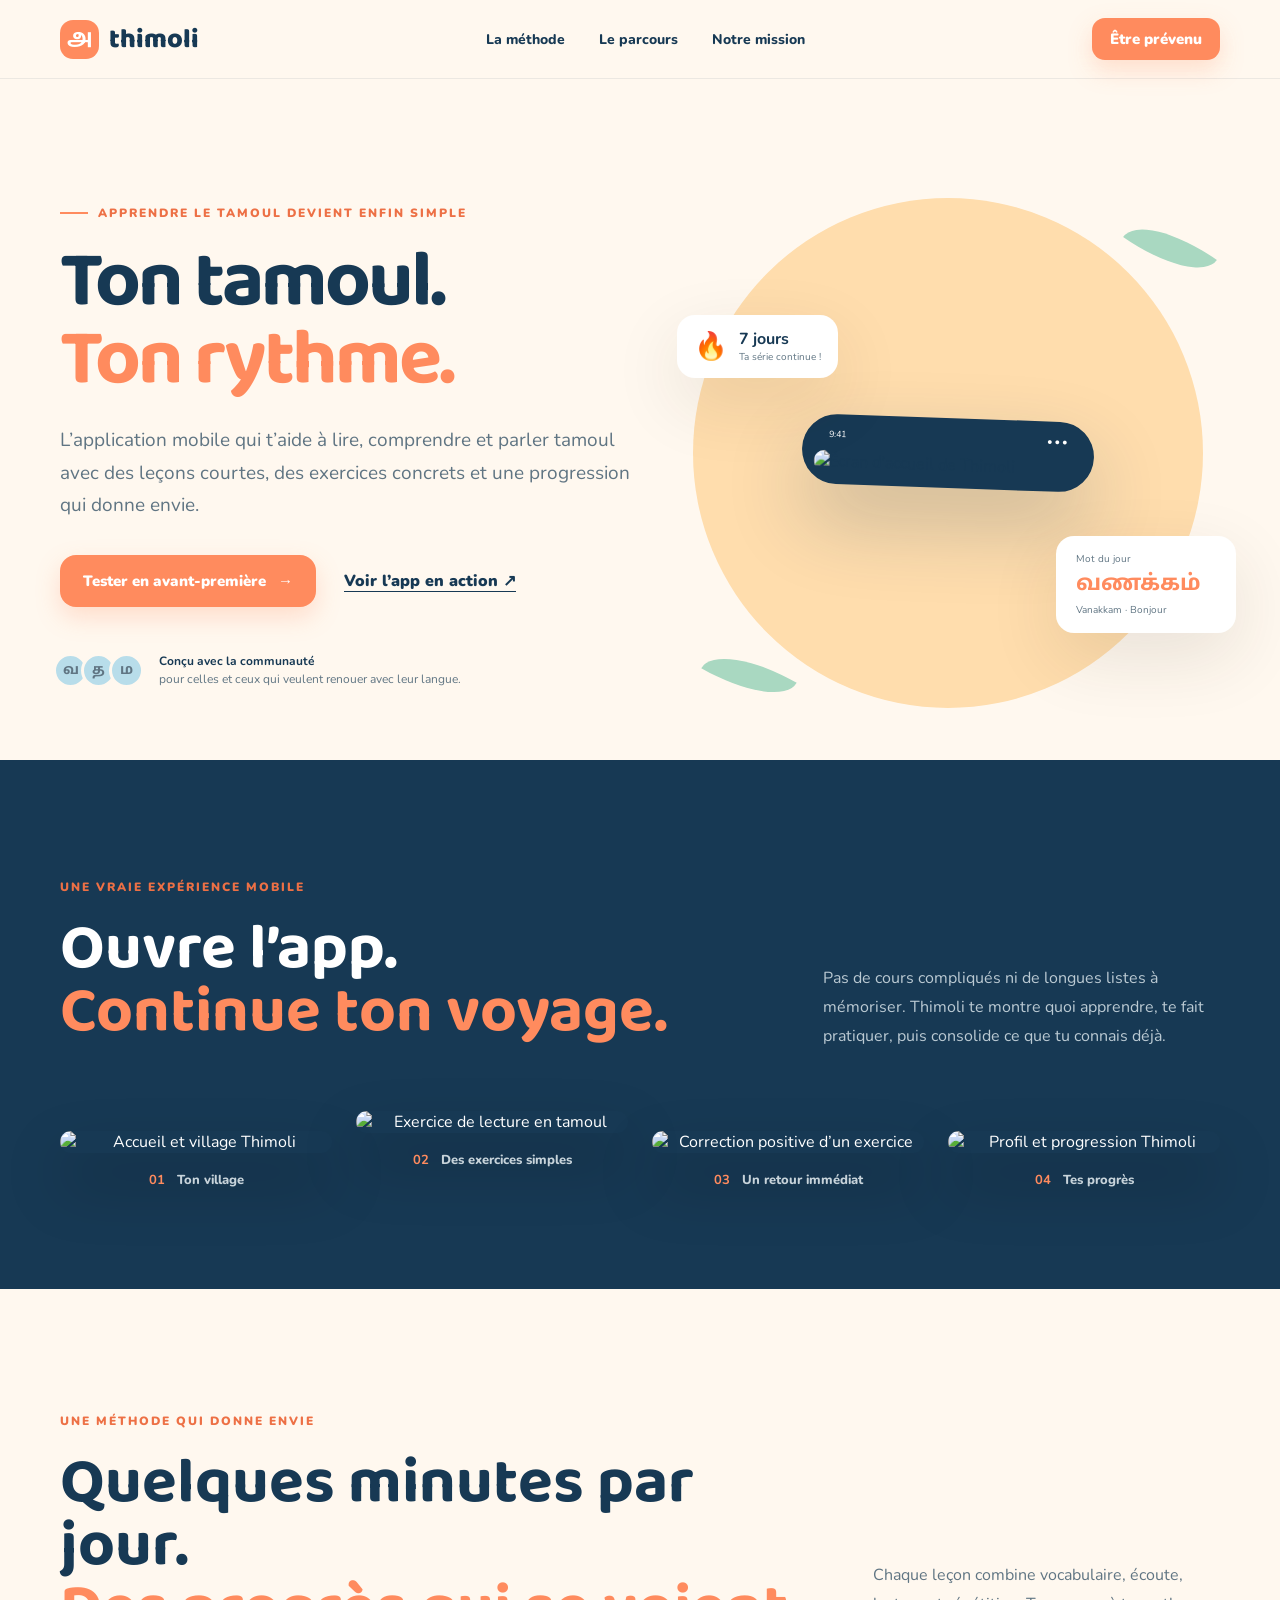
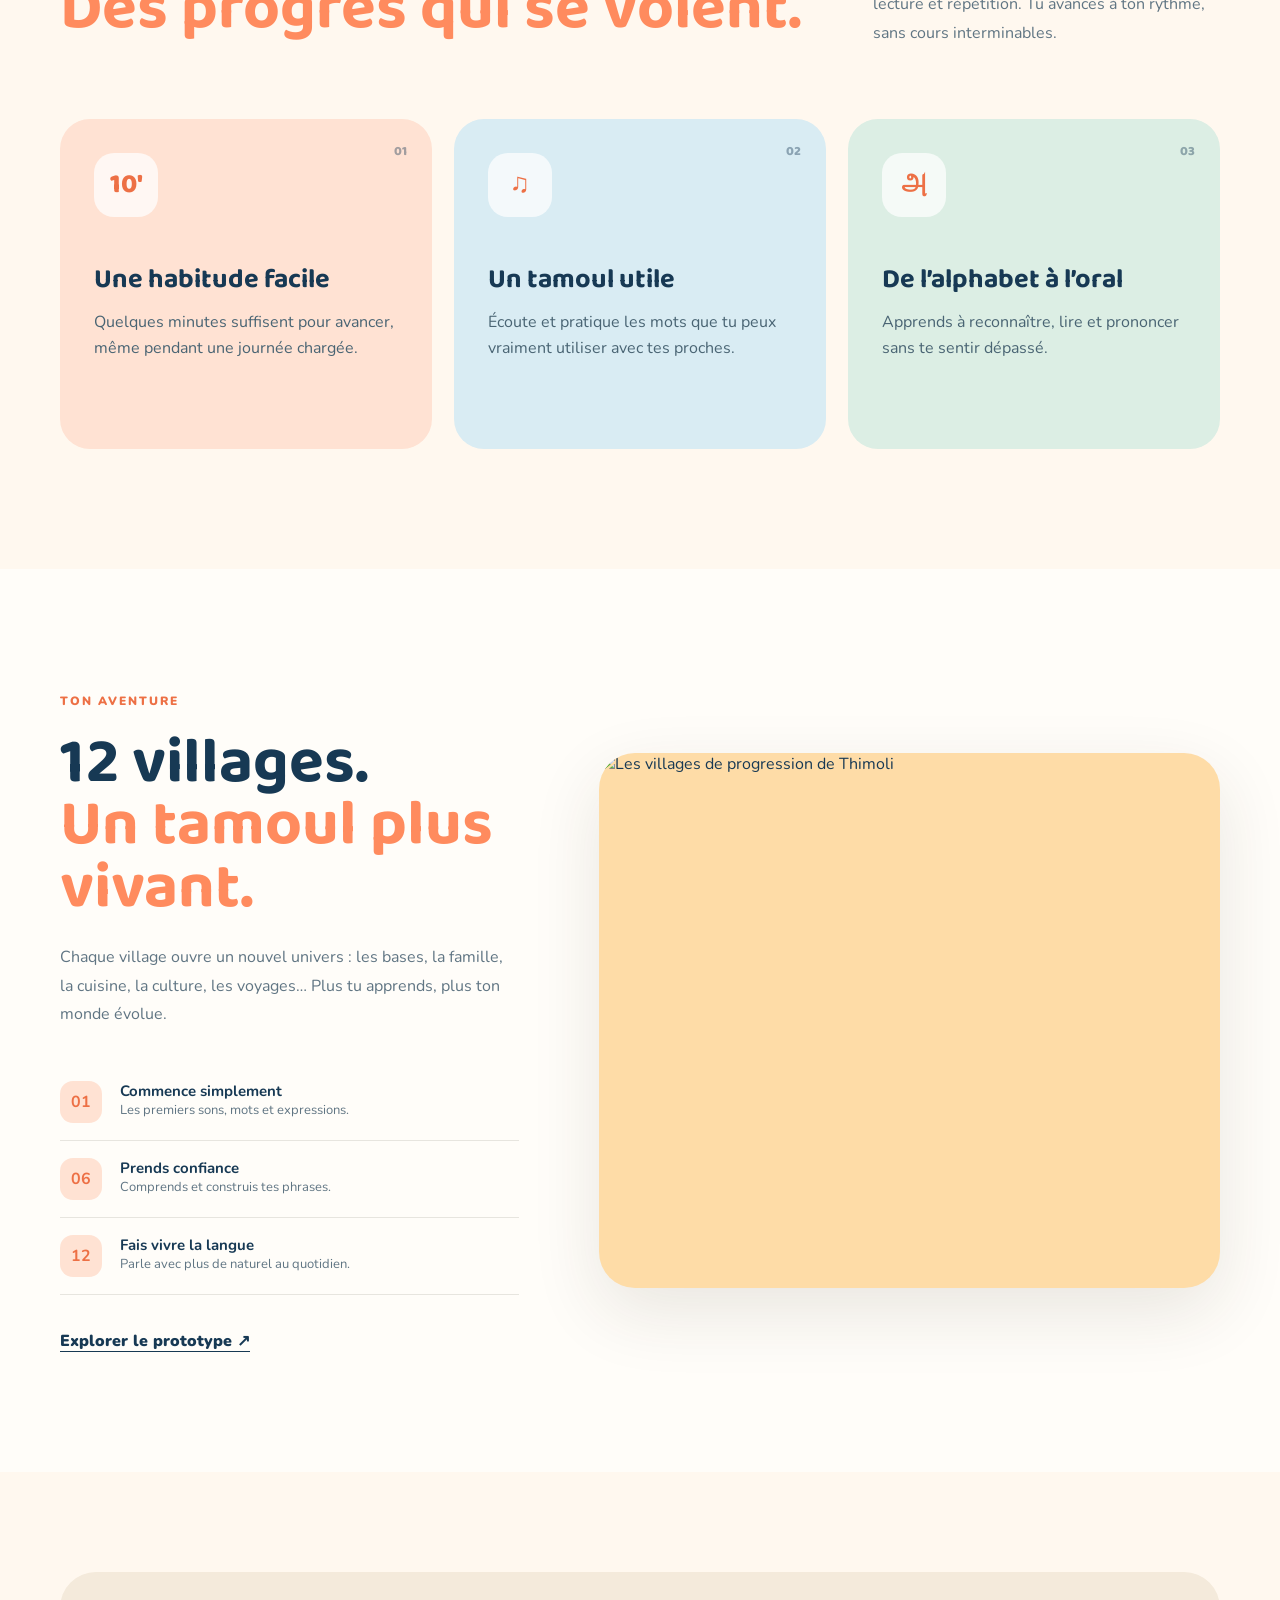
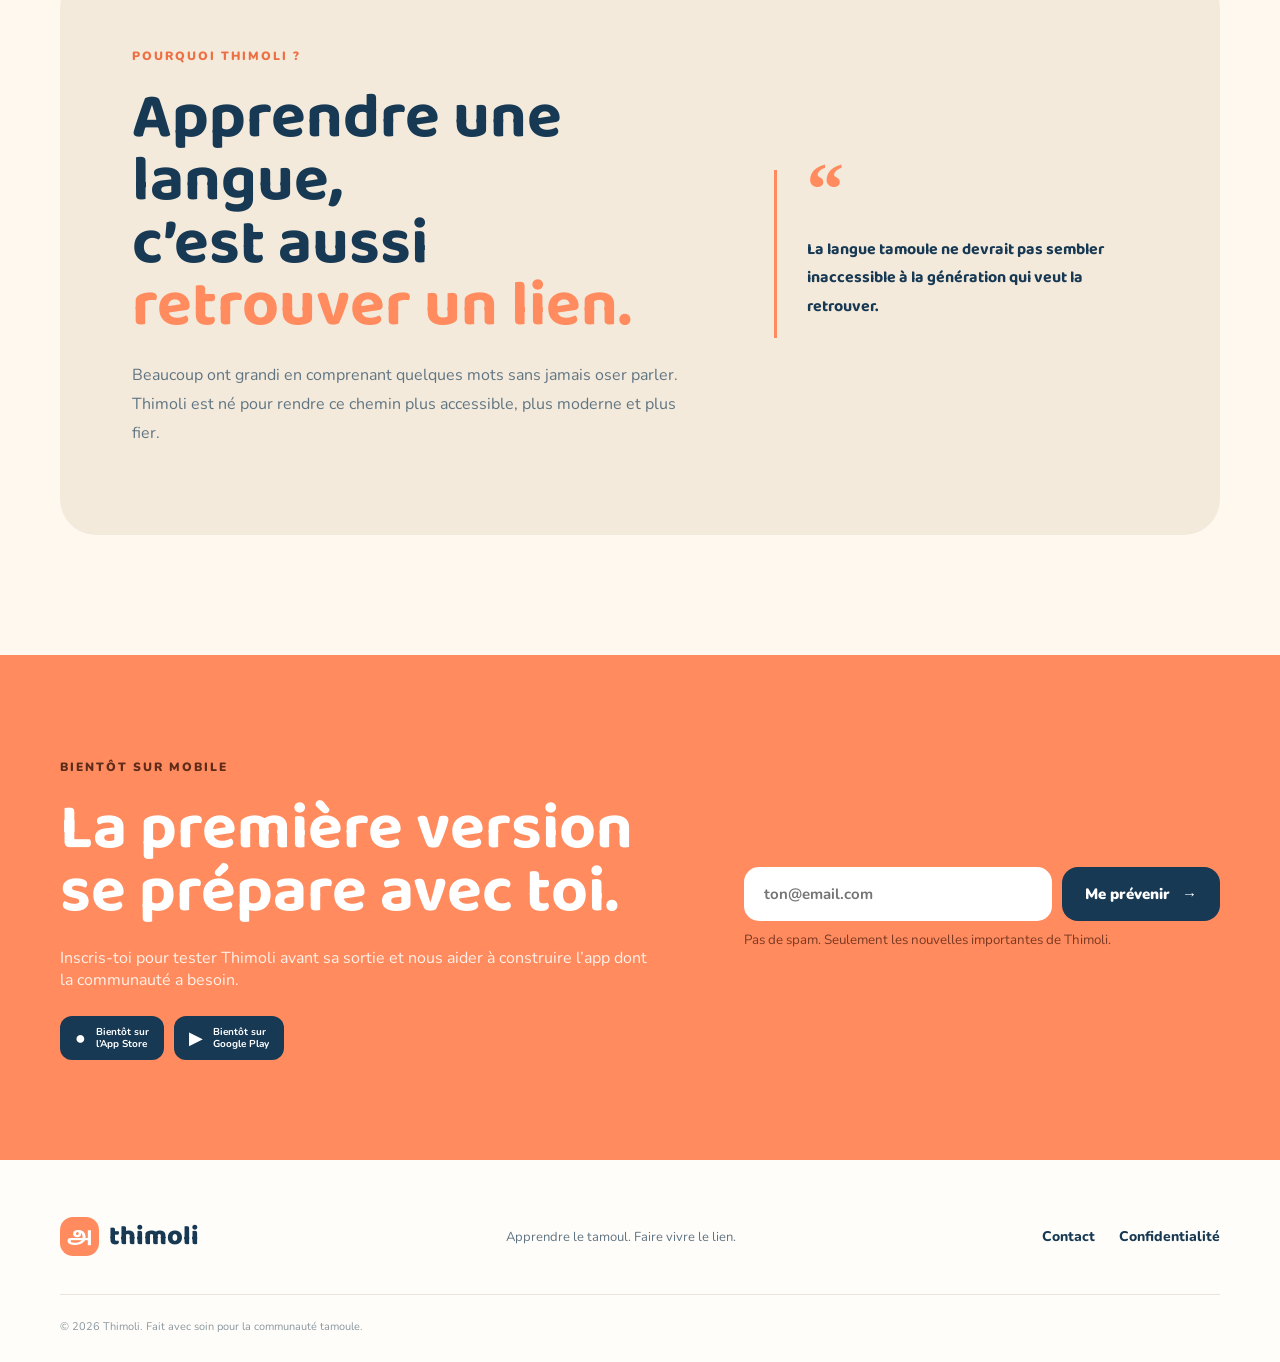
==== index.html @ 17fe1c9b "Publier le site officiel Thimoli" ====
<!doctype html>
<html lang="fr">
<head>
  <meta charset="UTF-8">
  <meta name="viewport" content="width=device-width, initial-scale=1">
  <meta name="theme-color" content="#fff8ef">
  <meta name="description" content="Thimoli rend l’apprentissage du tamoul simple, vivant et motivant, une leçon à la fois.">
  <title>Thimoli — Le tamoul, enfin à ta portée</title>
  <link rel="preconnect" href="https://fonts.googleapis.com">
  <link rel="preconnect" href="https://fonts.gstatic.com" crossorigin>
  <link href="https://fonts.googleapis.com/css2?family=Baloo+2:wght@600;700;800&family=Noto+Sans+Tamil:wght@600;700&family=Nunito:wght@500;600;700;800;900&display=swap" rel="stylesheet">
  <link rel="stylesheet" href="site.css">
  <link rel="stylesheet" href="product.css">
</head>
<body>
  <header class="nav-wrap">
    <nav class="nav shell" aria-label="Navigation principale">
      <a class="brand" href="#top" aria-label="Thimoli, accueil"><span class="brand-mark">அ</span><span>thimoli</span></a>
      <div class="nav-links">
        <a href="#methode">La méthode</a>
        <a href="#parcours">Le parcours</a>
        <a href="#mission">Notre mission</a>
      </div>
      <a class="button button-small" href="#inscription">Être prévenu</a>
    </nav>
  </header>

  <main id="top">
    <section class="hero shell">
      <div class="hero-copy reveal">
        <div class="eyebrow"><span></span> Apprendre le tamoul devient enfin simple</div>
        <h1>Ton tamoul.<br><em>Ton rythme.</em></h1>
        <p class="lead">L’application mobile qui t’aide à lire, comprendre et parler tamoul avec des leçons courtes, des exercices concrets et une progression qui donne envie.</p>
        <div class="hero-actions">
          <a class="button" href="#inscription">Tester en avant-première <span>→</span></a>
          <a class="text-link" href="demo/">Voir l’app en action <span>↗</span></a>
        </div>
        <div class="trust"><div class="avatars"><span>வ</span><span>த</span><span>ம</span></div><p><strong>Conçu avec la communauté</strong><br>pour celles et ceux qui veulent renouer avec leur langue.</p></div>
      </div>

      <div class="hero-visual reveal" aria-label="Aperçu de l’application Thimoli">
        <div class="sun"></div><div class="leaf leaf-one"></div><div class="leaf leaf-two"></div>
        <div class="phone-card">
          <div class="phone-top"><span>9:41</span><span>● ● ●</span></div>
          <img src="media/screens/home.png" alt="Écran d’accueil de Thimoli">
        </div>
        <div class="floating-card streak"><span>🔥</span><div><strong>7 jours</strong><small>Ta série continue !</small></div></div>
        <div class="floating-card word"><small>Mot du jour</small><strong>வணக்கம்</strong><span>Vanakkam · Bonjour</span></div>
      </div>
    </section>

    <section class="app-showcase">
      <div class="shell showcase-head reveal">
        <div><span class="kicker">Une vraie expérience mobile</span><h2>Ouvre l’app.<br><em>Continue ton voyage.</em></h2></div>
        <p>Pas de cours compliqués ni de longues listes à mémoriser. Thimoli te montre quoi apprendre, te fait pratiquer, puis consolide ce que tu connais déjà.</p>
      </div>
      <div class="screens-track shell reveal">
        <figure><img src="media/screens/home.png" alt="Accueil et village Thimoli"><figcaption><b>01</b> Ton village</figcaption></figure>
        <figure class="featured"><img src="media/screens/lesson.png" alt="Exercice de lecture en tamoul"><figcaption><b>02</b> Des exercices simples</figcaption></figure>
        <figure><img src="media/screens/lesson-correct.png" alt="Correction positive d’un exercice"><figcaption><b>03</b> Un retour immédiat</figcaption></figure>
        <figure><img src="media/screens/profile.png" alt="Profil et progression Thimoli"><figcaption><b>04</b> Tes progrès</figcaption></figure>
      </div>
    </section>

    <section id="methode" class="section shell">
      <div class="section-head reveal"><div><span class="kicker">Une méthode qui donne envie</span><h2>Quelques minutes par jour.<br><em>Des progrès qui se voient.</em></h2></div><p>Chaque leçon combine vocabulaire, écoute, lecture et répétition. Tu avances à ton rythme, sans cours interminables.</p></div>
      <div class="feature-grid">
        <article class="feature peach reveal"><div class="feature-icon">10'</div><h3>Une habitude facile</h3><p>Quelques minutes suffisent pour avancer, même pendant une journée chargée.</p><span>01</span></article>
        <article class="feature blue reveal"><div class="feature-icon">♫</div><h3>Un tamoul utile</h3><p>Écoute et pratique les mots que tu peux vraiment utiliser avec tes proches.</p><span>02</span></article>
        <article class="feature green reveal"><div class="feature-icon">அ</div><h3>De l’alphabet à l’oral</h3><p>Apprends à reconnaître, lire et prononcer sans te sentir dépassé.</p><span>03</span></article>
      </div>
    </section>

    <section id="parcours" class="journey">
      <div class="shell journey-grid">
        <div class="journey-copy reveal"><span class="kicker">Ton aventure</span><h2>12 villages.<br><em>Un tamoul plus vivant.</em></h2><p>Chaque village ouvre un nouvel univers : les bases, la famille, la cuisine, la culture, les voyages… Plus tu apprends, plus ton monde évolue.</p><ul><li><b>01</b><span><strong>Commence simplement</strong>Les premiers sons, mots et expressions.</span></li><li><b>06</b><span><strong>Prends confiance</strong>Comprends et construis tes phrases.</span></li><li><b>12</b><span><strong>Fais vivre la langue</strong>Parle avec plus de naturel au quotidien.</span></li></ul><a class="text-link" href="demo/">Explorer le prototype <span>↗</span></a></div>
        <div class="journey-art reveal"><img src="media/villages.jpg" alt="Les villages de progression de Thimoli"></div>
      </div>
    </section>

    <section id="mission" class="section shell mission">
      <div class="mission-card reveal">
        <div><span class="kicker">Pourquoi Thimoli ?</span><h2>Apprendre une langue,<br>c’est aussi <em>retrouver un lien.</em></h2><p>Beaucoup ont grandi en comprenant quelques mots sans jamais oser parler. Thimoli est né pour rendre ce chemin plus accessible, plus moderne et plus fier.</p></div>
        <div class="quote"><span>“</span><p>La langue tamoule ne devrait pas sembler inaccessible à la génération qui veut la retrouver.</p></div>
      </div>
    </section>

    <section id="inscription" class="waitlist">
      <div class="shell waitlist-inner reveal">
        <div><span class="kicker light">Bientôt sur mobile</span><h2>La première version<br>se prépare avec toi.</h2><p>Inscris-toi pour tester Thimoli avant sa sortie et nous aider à construire l’app dont la communauté a besoin.</p><div class="store-badges"><span>● <b>Bientôt sur<br>l’App Store</b></span><span>▶ <b>Bientôt sur<br>Google Play</b></span></div></div>
        <form id="waitlist-form" class="form"><label class="sr-only" for="email">Adresse e-mail</label><input id="email" type="email" required placeholder="ton@email.com"><button class="button" type="submit">Me prévenir <span>→</span></button><small id="form-note">Pas de spam. Seulement les nouvelles importantes de Thimoli.</small></form>
      </div>
    </section>
  </main>

  <footer><div class="shell footer-inner"><a class="brand" href="#top"><span class="brand-mark">அ</span><span>thimoli</span></a><p>Apprendre le tamoul. Faire vivre le lien.</p><div><a href="mailto:bonjour@thimoli.com">Contact</a><a href="#">Confidentialité</a></div></div><div class="shell legal">© 2026 Thimoli. Fait avec soin pour la communauté tamoule.</div></footer>
  <script src="site.js"></script>
</body>
</html>
---- site.css ----
:root{--coral:#ff8b5e;--coral-dark:#ed7045;--cream:#fff8ef;--ink:#173954;--muted:#607583;--white:#fffdf9;--green:#a9d8c1;--blue:#b8ddea;--shadow:0 24px 70px rgba(58,44,31,.11)}*{box-sizing:border-box}html{scroll-behavior:smooth}body{margin:0;background:var(--cream);color:var(--ink);font-family:Nunito,sans-serif;overflow-x:hidden}.shell{width:min(1160px,calc(100% - 40px));margin:auto}.nav-wrap{position:fixed;z-index:50;top:0;width:100%;background:rgba(255,248,239,.86);border-bottom:1px solid rgba(23,57,84,.08);backdrop-filter:blur(15px)}.nav{height:78px;display:flex;align-items:center;justify-content:space-between}.brand{display:inline-flex;gap:10px;align-items:center;color:var(--ink);font:800 27px 'Baloo 2';text-decoration:none}.brand-mark{display:grid;place-items:center;width:39px;height:39px;border-radius:13px;background:var(--coral);color:white;font:700 21px 'Noto Sans Tamil'}.nav-links{display:flex;gap:34px}.nav-links a,footer a{color:var(--ink);font-weight:800;text-decoration:none;font-size:14px}.button{display:inline-flex;align-items:center;justify-content:center;gap:12px;padding:16px 23px;border:0;border-radius:16px;background:var(--coral);box-shadow:0 10px 25px rgba(255,139,94,.25);color:white;text-decoration:none;font:900 15px Nunito;cursor:pointer;transition:.2s}.button:hover{background:var(--coral-dark);transform:translateY(-2px)}.button-small{padding:11px 18px;border-radius:13px}.hero{min-height:760px;padding-top:145px;display:grid;grid-template-columns:1.03fr .97fr;align-items:center;gap:40px}.eyebrow,.kicker{text-transform:uppercase;letter-spacing:2px;font-weight:900;font-size:12px;color:var(--coral-dark)}.eyebrow{display:flex;align-items:center;gap:10px}.eyebrow span{width:28px;height:2px;background:var(--coral)}h1,h2,h3{font-family:'Baloo 2';margin:0;line-height:.98}h1{font-size:clamp(54px,6.2vw,88px);letter-spacing:-3px;margin:23px 0 25px}h1 em,h2 em{color:var(--coral);font-style:normal}.lead{max-width:570px;font-size:19px;line-height:1.7;color:var(--muted)}.hero-actions{display:flex;align-items:center;gap:28px;margin:34px 0}.text-link{font-weight:900;color:var(--ink);text-underline-offset:5px}.trust{display:flex;align-items:center;gap:15px;color:var(--muted);font-size:12px}.trust p{line-height:1.45}.trust strong{color:var(--ink)}.avatars{display:flex}.avatars span{display:grid;place-items:center;width:35px;height:35px;margin-left:-7px;border:3px solid var(--cream);border-radius:50%;background:var(--blue);font:700 14px 'Noto Sans Tamil'}.hero-visual{position:relative;min-height:600px;display:grid;place-items:center}.sun{position:absolute;width:510px;height:510px;border-radius:50%;background:#ffddad}.phone-card{position:relative;z-index:2;width:292px;padding:12px;border-radius:42px;background:#173954;box-shadow:0 35px 80px rgba(23,57,84,.24);transform:rotate(2deg)}.phone-card img{display:block;width:100%;border-radius:28px}.phone-top{height:24px;padding:2px 15px;color:white;display:flex;justify-content:space-between;font-size:9px}.floating-card{position:absolute;z-index:4;background:white;border-radius:18px;box-shadow:var(--shadow)}.streak{left:0;top:27%;display:flex;gap:11px;padding:13px 17px;align-items:center}.streak>span{font-size:27px}.streak div{display:flex;flex-direction:column}.streak small,.word small,.word span{font-size:10px;color:var(--muted)}.word{right:-3%;bottom:20%;display:flex;flex-direction:column;padding:16px 20px;min-width:180px}.word strong{font:700 22px 'Noto Sans Tamil';margin:5px 0;color:var(--coral)}.leaf{position:absolute;width:90px;height:35px;border-radius:100% 0 100% 0;background:var(--green);transform:rotate(35deg)}.leaf-one{right:1%;top:13%}.leaf-two{left:5%;bottom:10%;transform:rotate(210deg)}.promise{background:var(--ink);color:white;text-align:center}.promise-inner{padding:110px 20px}.tamil{font:700 15px 'Noto Sans Tamil';color:#ffd6bd;letter-spacing:2px}.promise h2,.section-head h2,.journey h2,.mission h2,.waitlist h2{font-size:clamp(42px,5vw,65px);margin:22px 0}.promise>div>p:last-child{max-width:610px;margin:25px auto 0;color:#c8d3d9;font-size:17px;line-height:1.7}.section{padding:120px 0}.section-head{display:grid;grid-template-columns:1.5fr .7fr;align-items:end;gap:70px}.section-head>p,.journey-copy>p,.mission-card>div>p{color:var(--muted);line-height:1.8;font-size:16px}.feature-grid{display:grid;grid-template-columns:repeat(3,1fr);gap:22px;margin-top:55px}.feature{position:relative;min-height:330px;border-radius:30px;padding:34px;overflow:hidden}.feature.peach{background:#ffe2d3}.feature.blue{background:#d9ecf3}.feature.green{background:#dceee4}.feature-icon{width:64px;height:64px;border-radius:20px;background:rgba(255,255,255,.72);display:grid;place-items:center;font:800 27px 'Baloo 2';color:var(--coral-dark)}.feature h3{font-size:27px;margin:50px 0 12px}.feature p{line-height:1.65;color:#496473}.feature>span{position:absolute;right:25px;top:22px;font:800 13px 'Baloo 2';opacity:.4}.journey{padding:120px 0;background:#fffdf9}.journey-grid{display:grid;grid-template-columns:.85fr 1.15fr;align-items:center;gap:80px}.journey-copy ul{list-style:none;padding:15px 0;margin:20px 0}.journey-copy li{display:flex;gap:18px;padding:17px 0;border-bottom:1px solid #e7e5df}.journey-copy li b{display:grid;place-items:center;width:42px;height:42px;border-radius:13px;background:#ffe2d3;color:var(--coral-dark)}.journey-copy li span{display:flex;flex-direction:column;color:var(--muted);font-size:13px}.journey-copy li strong{color:var(--ink);font-size:15px}.journey-art{border-radius:36px;overflow:hidden;box-shadow:var(--shadow);background:#fedca7}.journey-art img{display:block;width:100%;aspect-ratio:1.16;object-fit:cover}.mission{padding-top:100px}.mission-card{background:#f4eadb;border-radius:36px;padding:72px;display:grid;grid-template-columns:1.2fr .8fr;gap:80px;align-items:center}.quote{border-left:3px solid var(--coral);padding-left:30px}.quote>span{font:800 75px Georgia;color:var(--coral);line-height:.5}.quote p{font:700 20px 'Baloo 2';line-height:1.45;color:var(--ink)!important}.waitlist{background:var(--coral);color:white}.waitlist-inner{padding:100px 0;display:grid;grid-template-columns:1fr .8fr;align-items:center;gap:90px}.waitlist h2{color:white}.waitlist p{color:#fff1e9}.kicker.light{color:#5e2c1a}.form{display:grid;grid-template-columns:1fr auto;gap:10px}.form input{min-width:0;padding:17px 20px;border:0;border-radius:15px;font:700 15px Nunito;outline:none}.form .button{background:var(--ink);box-shadow:none}.form small{grid-column:1/-1;color:#7a3923}.form small.success{font-weight:900;color:white}footer{padding:55px 0 28px;background:#fffdf9}.footer-inner{display:flex;justify-content:space-between;align-items:center}.footer-inner>p{color:var(--muted);font-size:13px}.footer-inner>div{display:flex;gap:24px}.legal{border-top:1px solid #e9e3da;margin-top:35px;padding-top:24px;font-size:11px;color:#8a989f}.reveal{opacity:0;transform:translateY(20px);transition:.7s ease}.reveal.visible{opacity:1;transform:none}.sr-only{position:absolute;width:1px;height:1px;overflow:hidden;clip:rect(0,0,0,0)}@media(max-width:850px){.nav-links{display:none}.hero{grid-template-columns:1fr;text-align:center;padding-top:130px}.eyebrow,.hero-actions,.trust{justify-content:center}.lead{margin-inline:auto}.hero-visual{min-height:570px}.section-head,.journey-grid,.mission-card,.waitlist-inner{grid-template-columns:1fr;gap:40px}.feature-grid{grid-template-columns:1fr}.journey-grid{display:flex;flex-direction:column}.journey-art{order:-1}.mission-card{padding:45px 28px}.waitlist-inner{padding:80px 0}.footer-inner{flex-direction:column;gap:20px}.section{padding:85px 0}}@media(max-width:520px){.shell{width:min(100% - 26px,1160px)}.button-small{display:none}h1{font-size:52px}.hero{padding-top:120px}.hero-actions{flex-direction:column}.sun{width:360px;height:360px}.phone-card{width:250px}.streak{left:-5px;top:25%}.word{right:-5px;bottom:17%;min-width:155px}.promise-inner{padding:80px 12px}.form{grid-template-columns:1fr}.feature{min-height:290px}.section-head h2,.journey h2,.mission h2,.waitlist h2{font-size:42px}}
---- product.css ----
.app-showcase {
  padding: 115px 0 100px;
  background: var(--ink);
  color: white;
  overflow: hidden;
}

.showcase-head {
  display: grid;
  grid-template-columns: 1.1fr .65fr;
  align-items: end;
  gap: 90px;
}

.showcase-head h2 {
  font-size: clamp(42px, 5vw, 65px);
  margin: 22px 0;
}

.showcase-head > p {
  color: #bbcad3;
  line-height: 1.8;
}

.screens-track {
  display: grid;
  grid-template-columns: repeat(4, 1fr);
  gap: 24px;
  margin-top: 65px;
  align-items: center;
}

.screens-track figure { margin: 0; text-align: center; }
.screens-track img {
  display: block;
  width: 100%;
  border-radius: 28px;
  box-shadow: 0 30px 60px rgba(0,0,0,.25);
  transition: .3s;
}
.screens-track figure:hover img { transform: translateY(-8px); }
.screens-track .featured { transform: translateY(-20px); }
.screens-track figcaption { margin-top: 18px; color: #c7d3da; font-weight: 800; font-size: 13px; }
.screens-track figcaption b { color: var(--coral); margin-right: 8px; }

.store-badges { display: flex; gap: 10px; margin-top: 25px; }
.store-badges span {
  display: flex;
  align-items: center;
  gap: 10px;
  padding: 10px 15px;
  border-radius: 12px;
  background: var(--ink);
  color: white;
  font-size: 18px;
}
.store-badges b { font-size: 10px; line-height: 1.2; text-align: left; }

@media (max-width: 850px) {
  .showcase-head { grid-template-columns: 1fr; gap: 20px; }
  .screens-track {
    display: flex;
    overflow-x: auto;
    scroll-snap-type: x mandatory;
    width: 100%;
    padding: 20px 20px 40px;
  }
  .screens-track figure { min-width: 240px; scroll-snap-align: center; }
  .screens-track .featured { transform: none; }
}

@media (max-width: 520px) {
  .app-showcase { padding: 80px 0 60px; }
  .store-badges { flex-wrap: wrap; }
  .showcase-head h2 { font-size: 42px; }
}
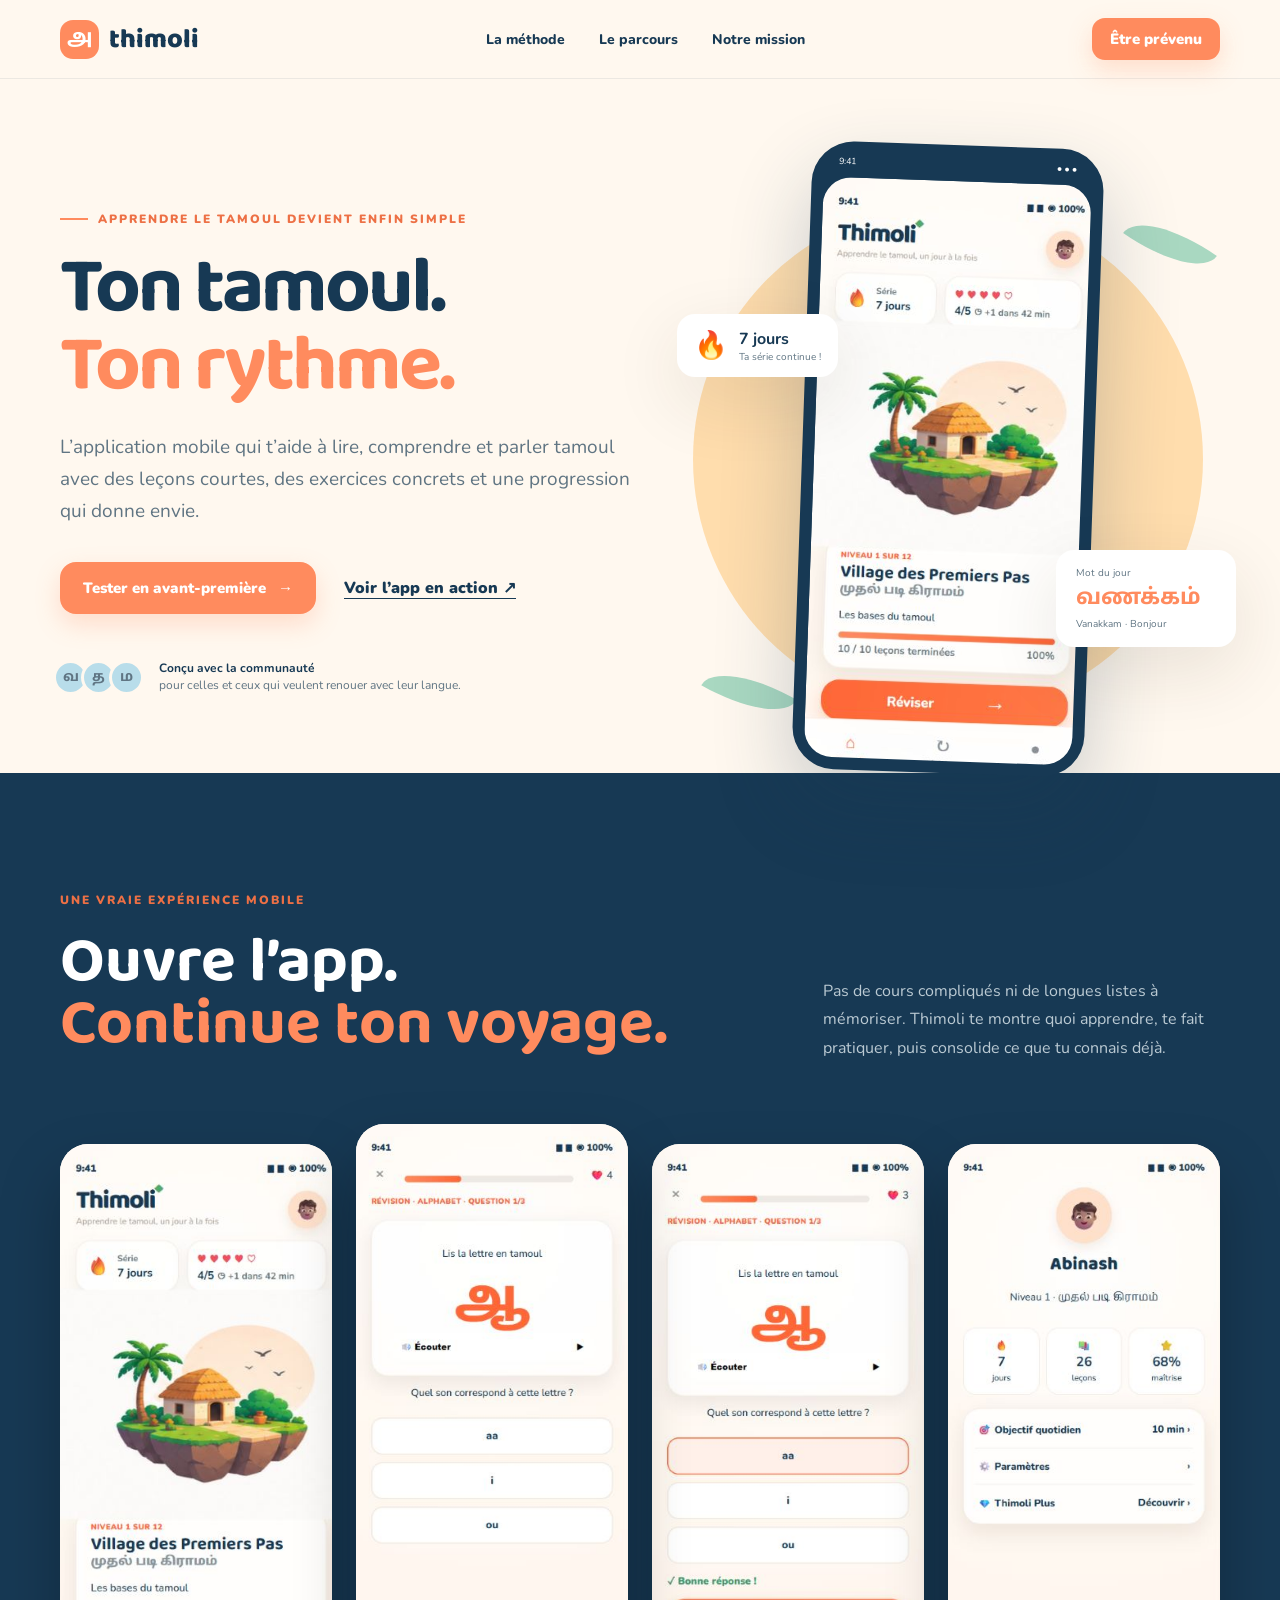
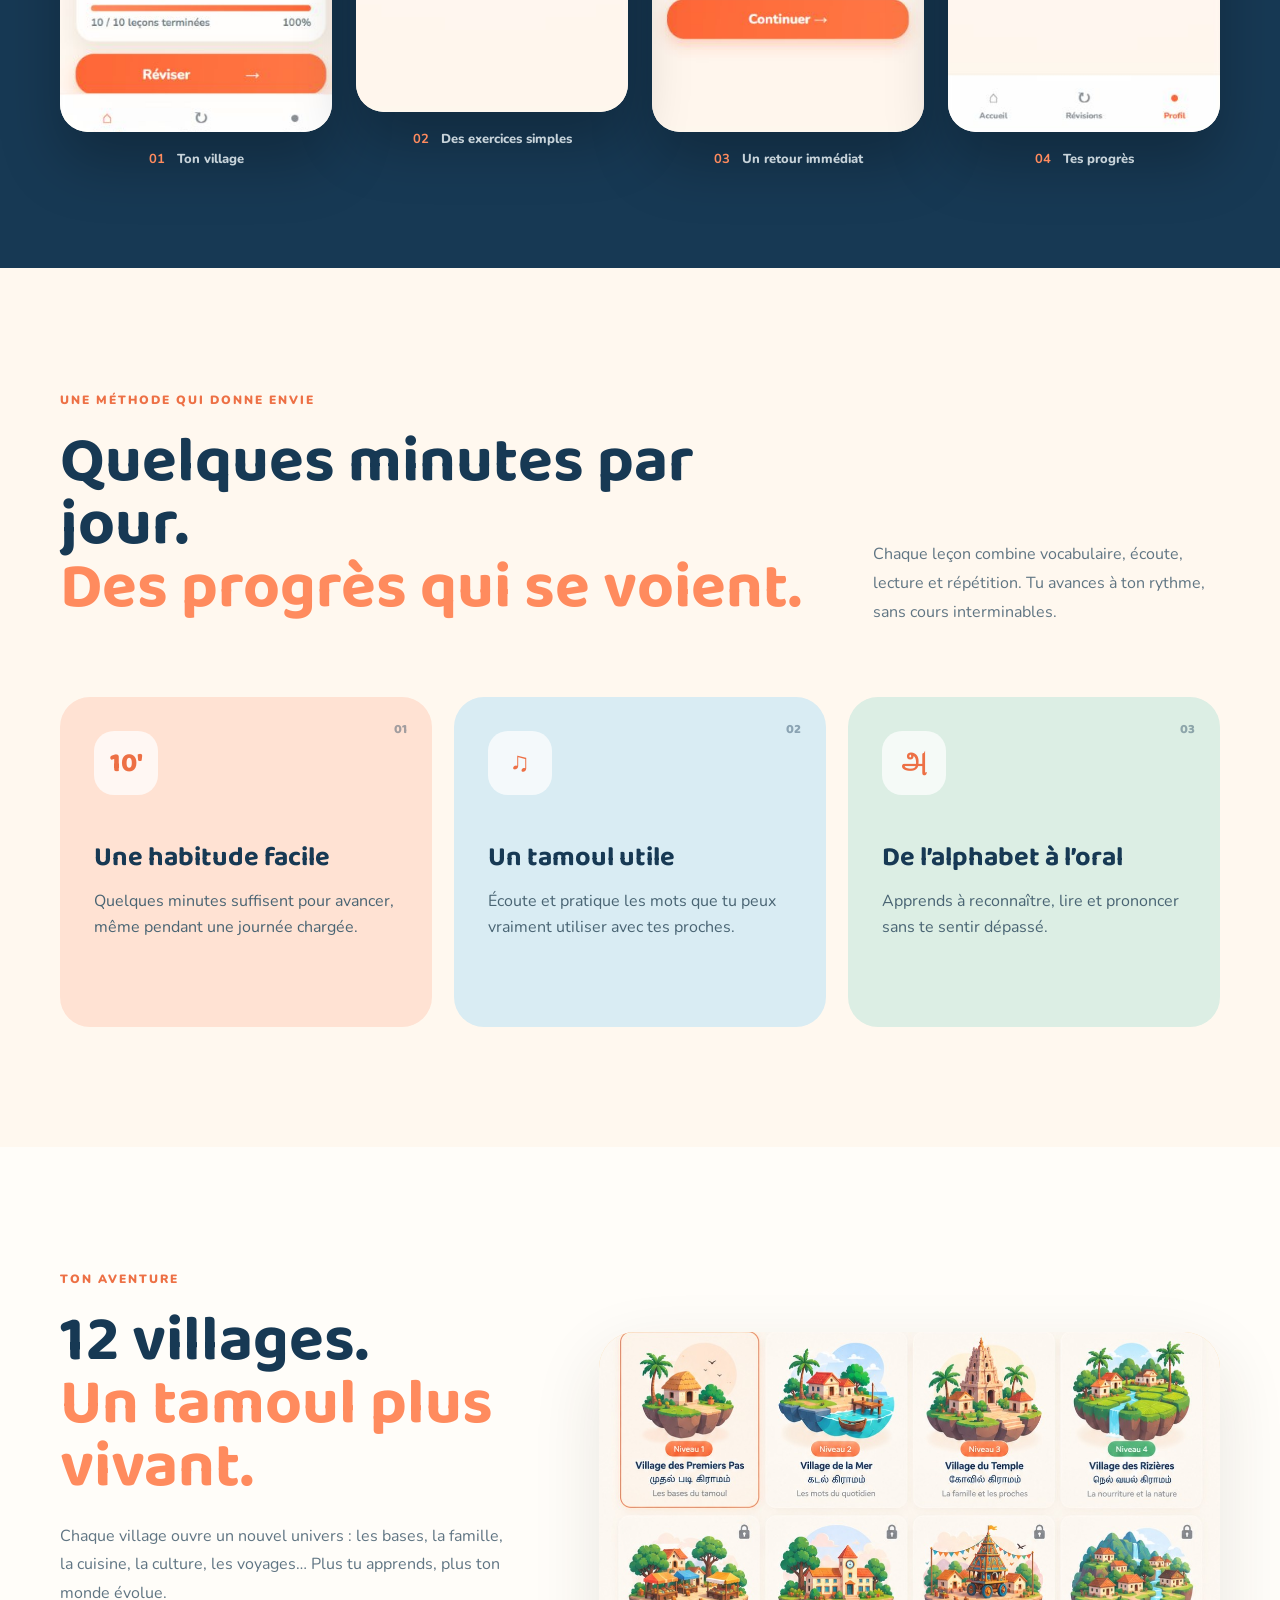
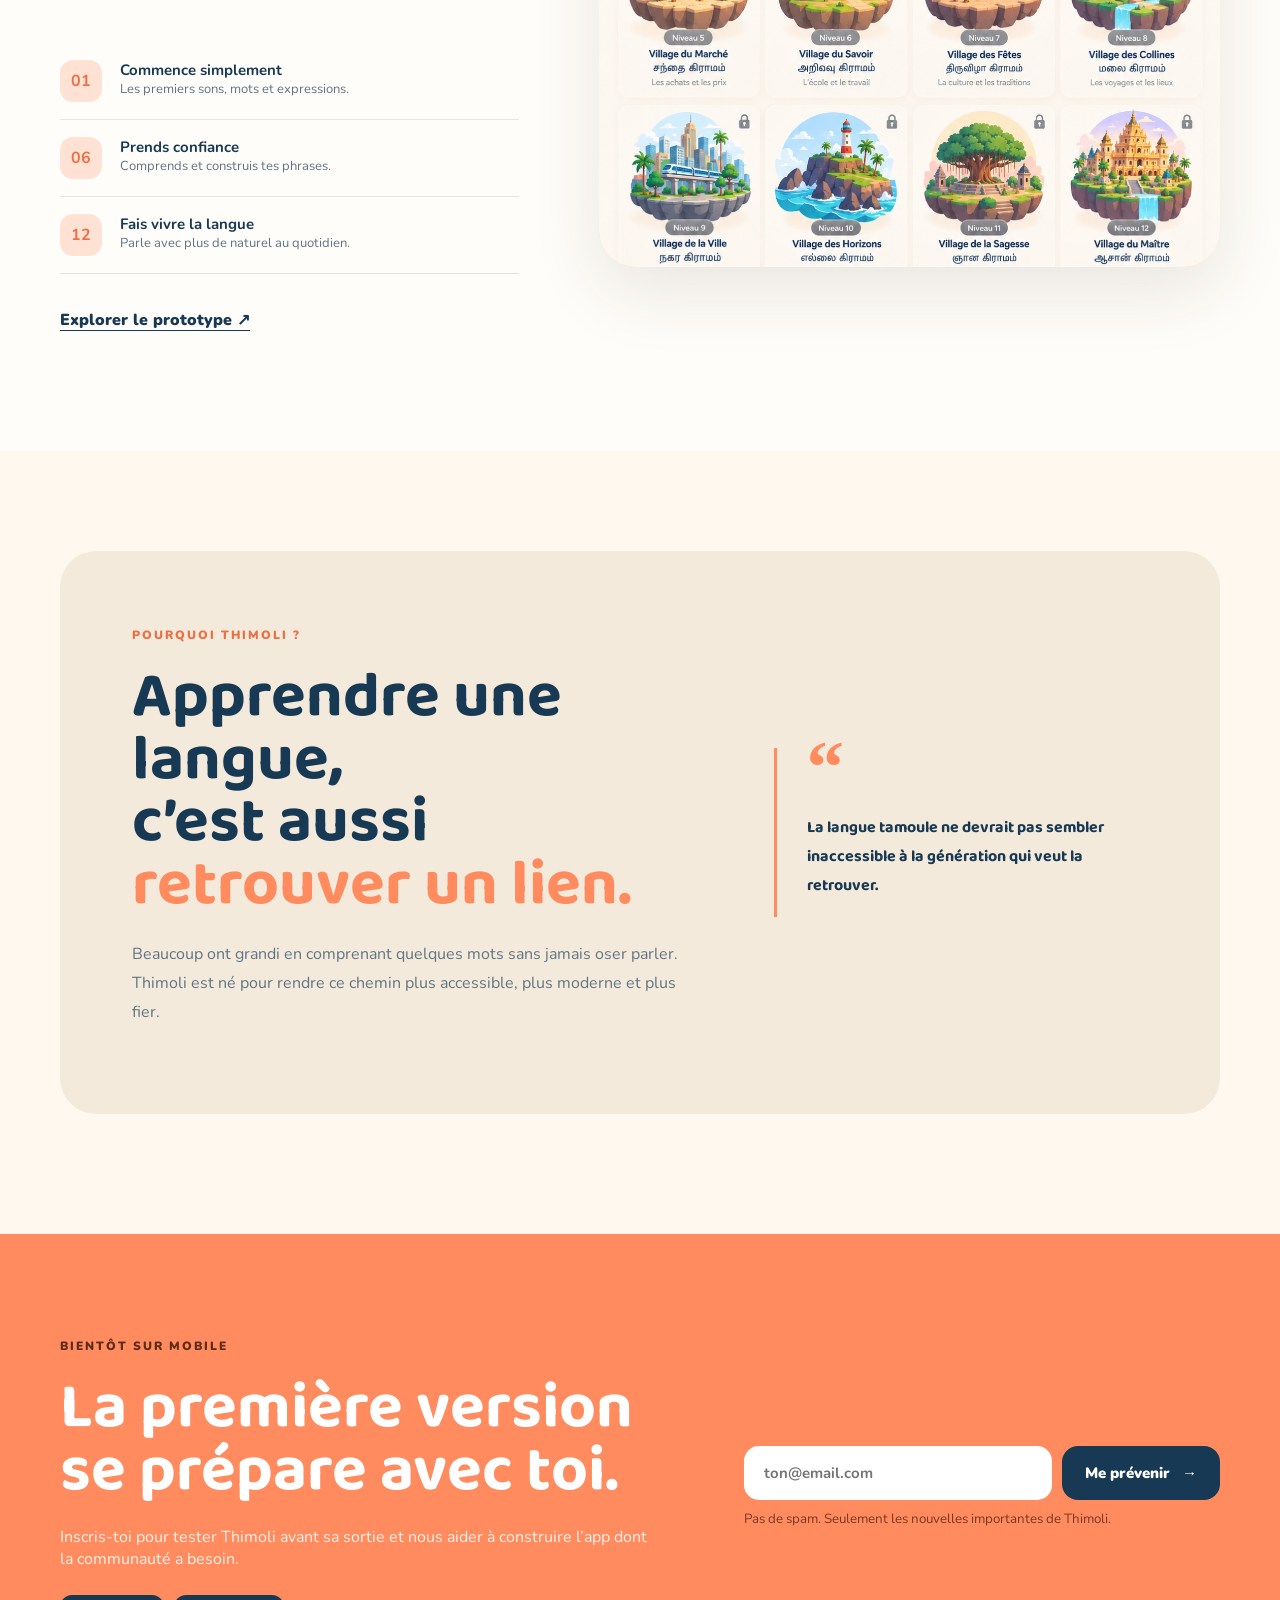
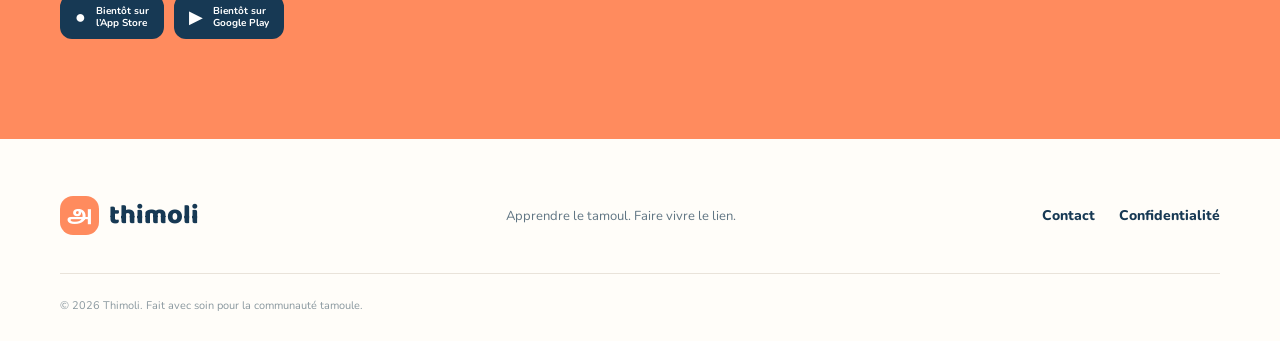
==== commit 2780db43: "Corriger l’alignement des captures mobiles" ====
--- a/index.html
+++ b/index.html
@@ -42,7 +42,7 @@
         <div class="sun"></div><div class="leaf leaf-one"></div><div class="leaf leaf-two"></div>
         <div class="phone-card">
           <div class="phone-top"><span>9:41</span><span>● ● ●</span></div>
-          <img src="media/screens/home.png" alt="Écran d’accueil de Thimoli">
+          <div class="phone-screen"><img src="media/screens/home.png" alt="Écran d’accueil de Thimoli"></div>
         </div>
         <div class="floating-card streak"><span>🔥</span><div><strong>7 jours</strong><small>Ta série continue !</small></div></div>
         <div class="floating-card word"><small>Mot du jour</small><strong>வணக்கம்</strong><span>Vanakkam · Bonjour</span></div>
@@ -55,10 +55,10 @@
         <p>Pas de cours compliqués ni de longues listes à mémoriser. Thimoli te montre quoi apprendre, te fait pratiquer, puis consolide ce que tu connais déjà.</p>
       </div>
       <div class="screens-track shell reveal">
-        <figure><img src="media/screens/home.png" alt="Accueil et village Thimoli"><figcaption><b>01</b> Ton village</figcaption></figure>
-        <figure class="featured"><img src="media/screens/lesson.png" alt="Exercice de lecture en tamoul"><figcaption><b>02</b> Des exercices simples</figcaption></figure>
-        <figure><img src="media/screens/lesson-correct.png" alt="Correction positive d’un exercice"><figcaption><b>03</b> Un retour immédiat</figcaption></figure>
-        <figure><img src="media/screens/profile.png" alt="Profil et progression Thimoli"><figcaption><b>04</b> Tes progrès</figcaption></figure>
+        <figure><div class="screen-frame"><img src="media/screens/home.png" alt="Accueil et village Thimoli"></div><figcaption><b>01</b> Ton village</figcaption></figure>
+        <figure class="featured"><div class="screen-frame"><img src="media/screens/lesson.png" alt="Exercice de lecture en tamoul"></div><figcaption><b>02</b> Des exercices simples</figcaption></figure>
+        <figure><div class="screen-frame"><img src="media/screens/lesson-correct.png" alt="Correction positive d’un exercice"></div><figcaption><b>03</b> Un retour immédiat</figcaption></figure>
+        <figure><div class="screen-frame"><img src="media/screens/profile.png" alt="Profil et progression Thimoli"></div><figcaption><b>04</b> Tes progrès</figcaption></figure>
       </div>
     </section>
 
--- a/product.css
+++ b/product.css
@@ -59,13 +59,13 @@
 @media (max-width: 850px) {
   .showcase-head { grid-template-columns: 1fr; gap: 20px; }
   .screens-track {
-    display: flex;
-    overflow-x: auto;
-    scroll-snap-type: x mandatory;
-    width: 100%;
-    padding: 20px 20px 40px;
+    display: grid;
+    grid-template-columns: 1fr;
+    overflow: visible;
+    width: min(100%, 300px);
+    padding: 20px 0 40px;
   }
-  .screens-track figure { min-width: 240px; scroll-snap-align: center; }
+  .screens-track figure { min-width: 0; }
   .screens-track .featured { transform: none; }
 }
 
@@ -73,4 +73,37 @@
   .app-showcase { padding: 80px 0 60px; }
   .store-badges { flex-wrap: wrap; }
   .showcase-head h2 { font-size: 42px; }
+  .screens-track { grid-template-columns: 1fr; max-width: 300px; }
 }
+
+/* Recadrage des captures exportées avec une marge technique de 20 %. */
+.screen-frame {
+  aspect-ratio: 344 / 744;
+  overflow: hidden;
+  border-radius: 28px;
+  background: #fff8ef;
+  box-shadow: 0 30px 60px rgba(0,0,0,.25);
+  transition: transform .3s;
+}
+.screens-track .screen-frame img {
+  width: 125%;
+  max-width: none;
+  border-radius: 0;
+  box-shadow: none;
+  transform-origin: top left;
+}
+.screens-track figure:hover .screen-frame { transform: translateY(-8px); }
+.screens-track figure:hover .screen-frame img { transform: none; }
+
+.phone-screen {
+  aspect-ratio: 344 / 744;
+  overflow: hidden;
+  border-radius: 28px;
+  background: #fff8ef;
+}
+.phone-card .phone-screen img {
+  width: 125%;
+  max-width: none;
+  border-radius: 0;
+  transform-origin: top left;
+}
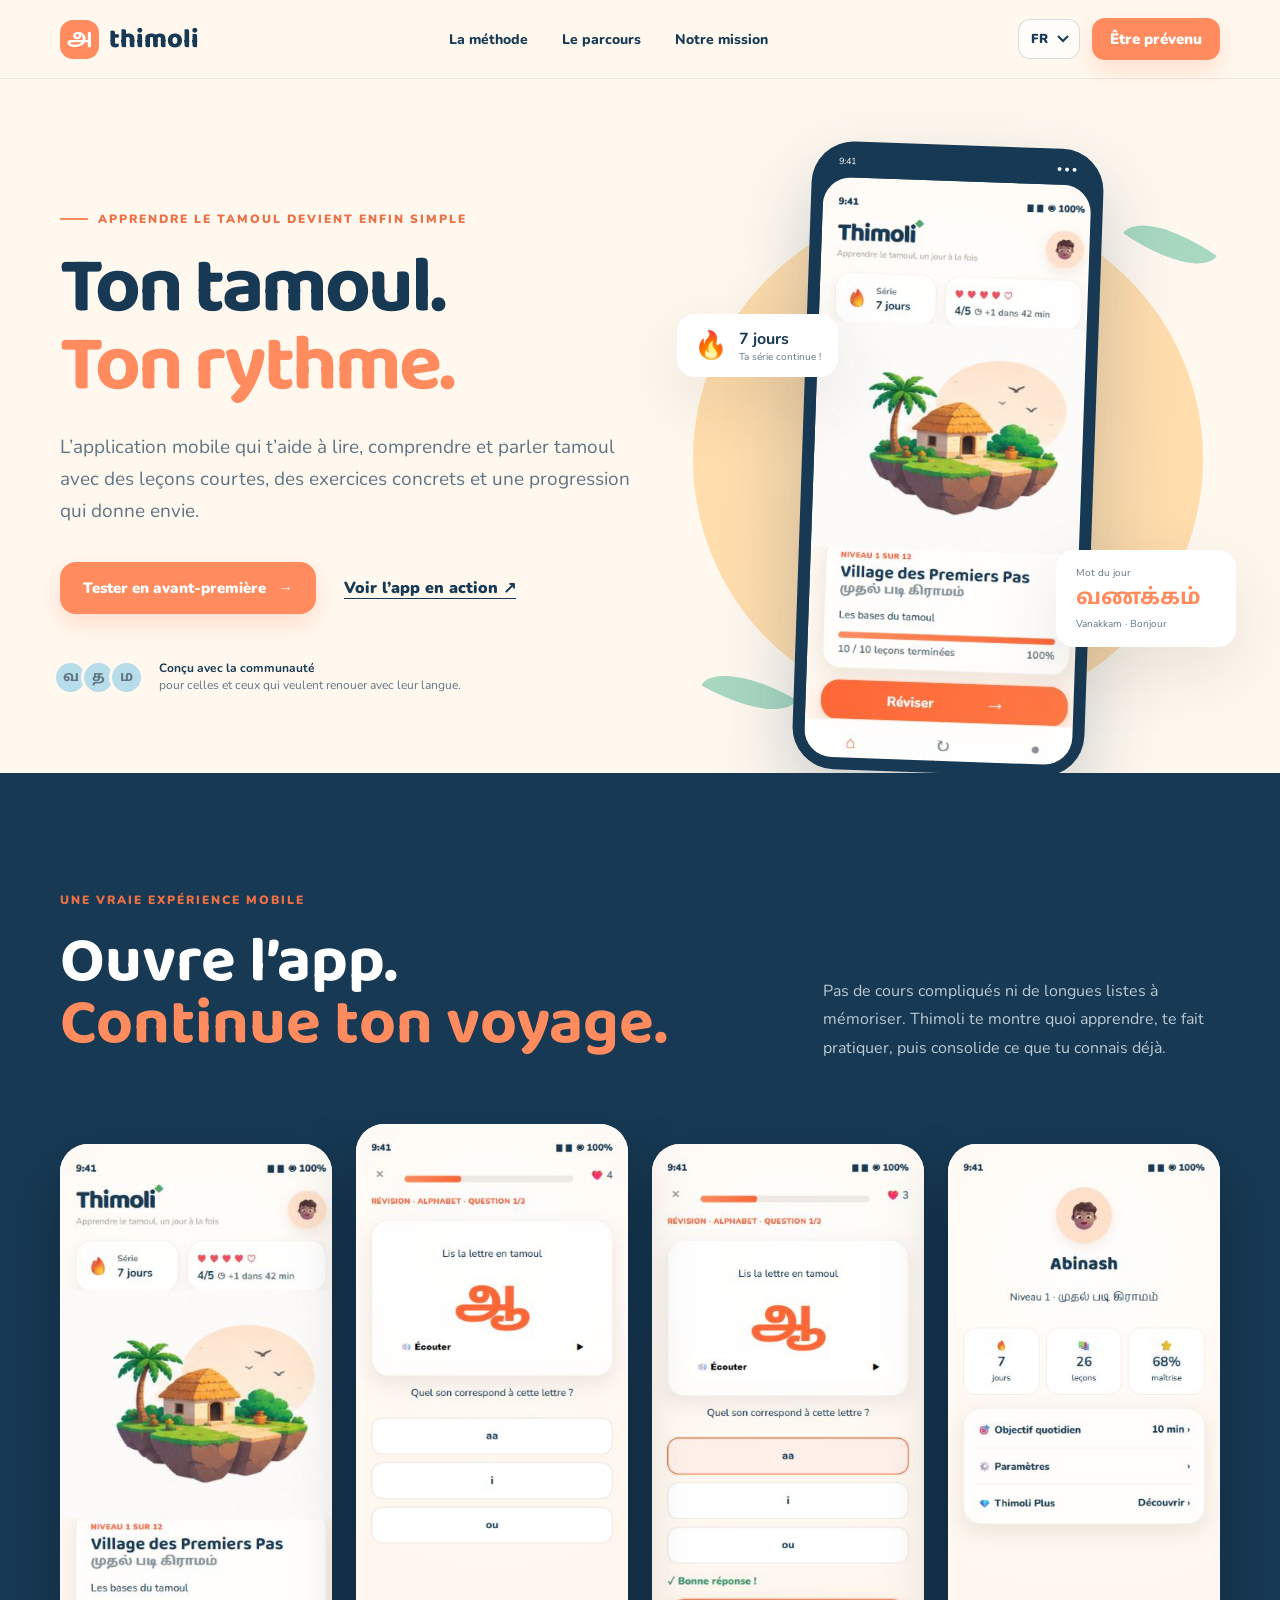
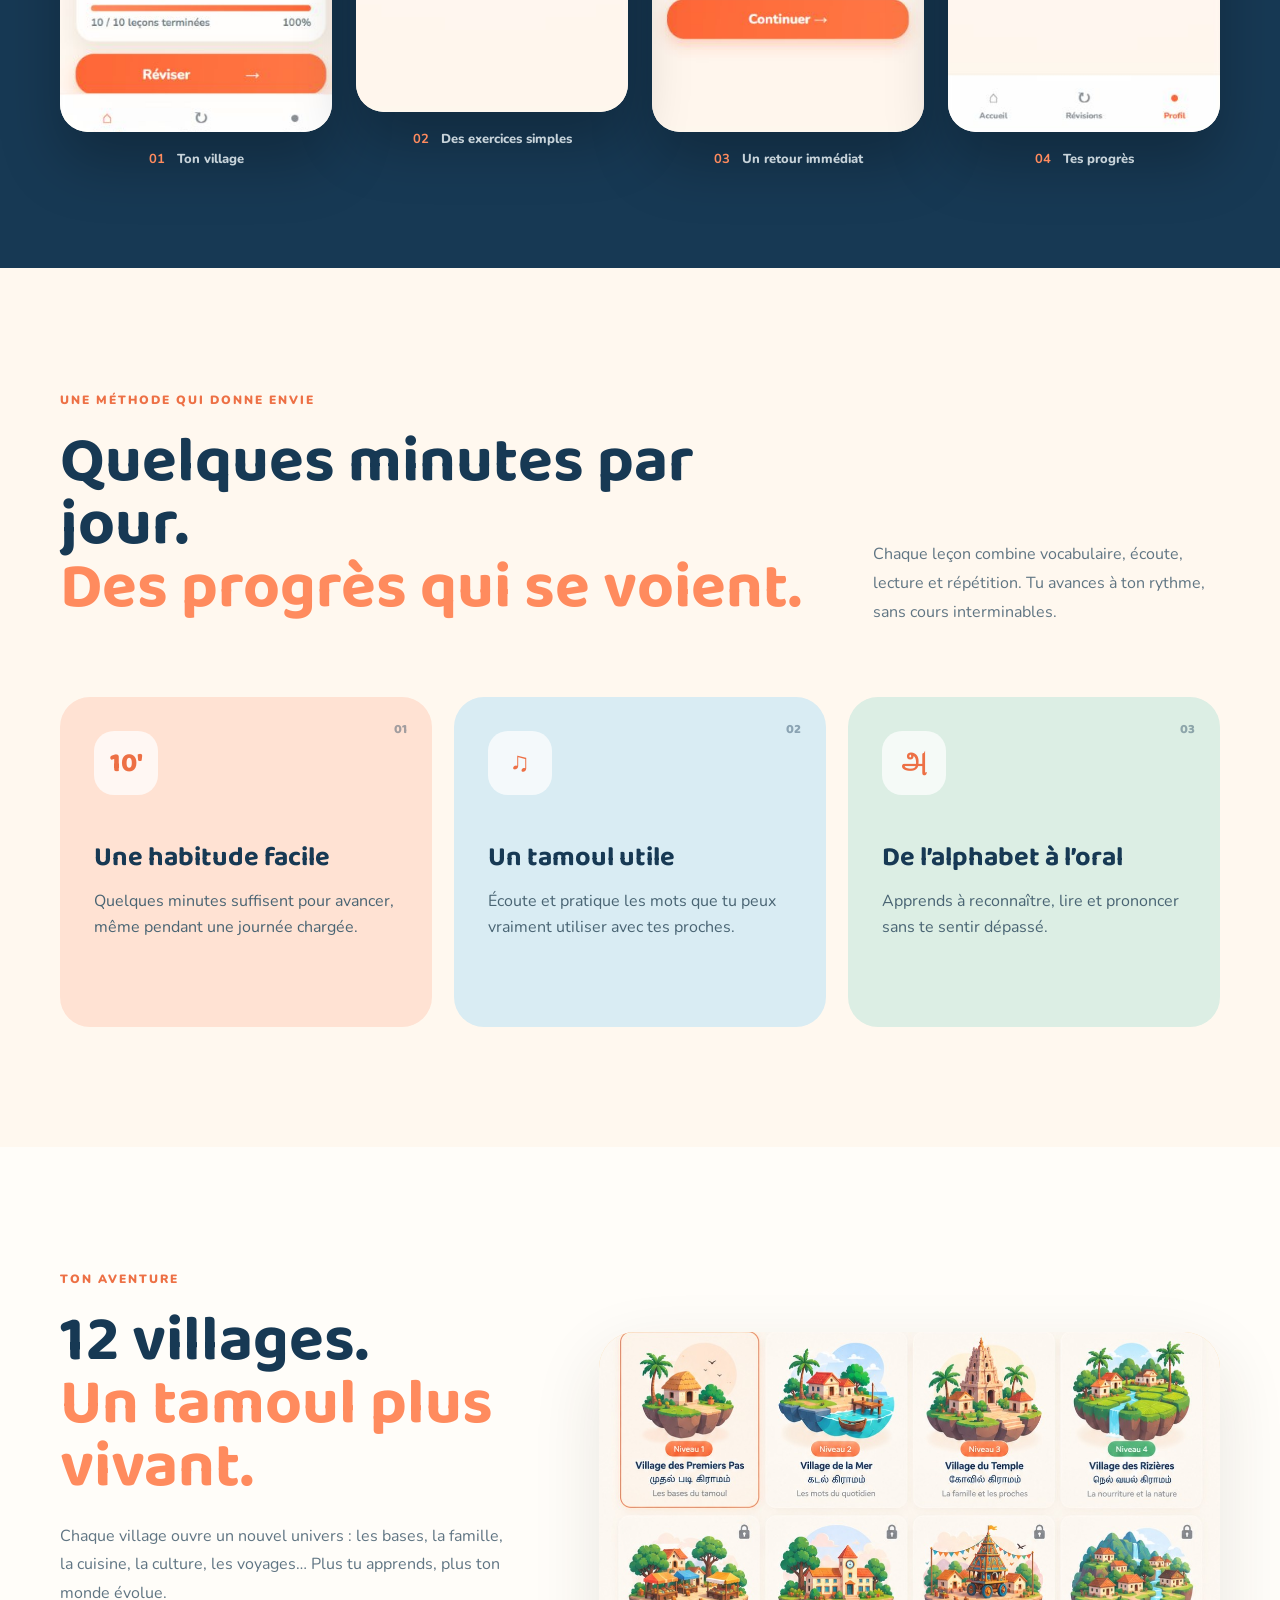
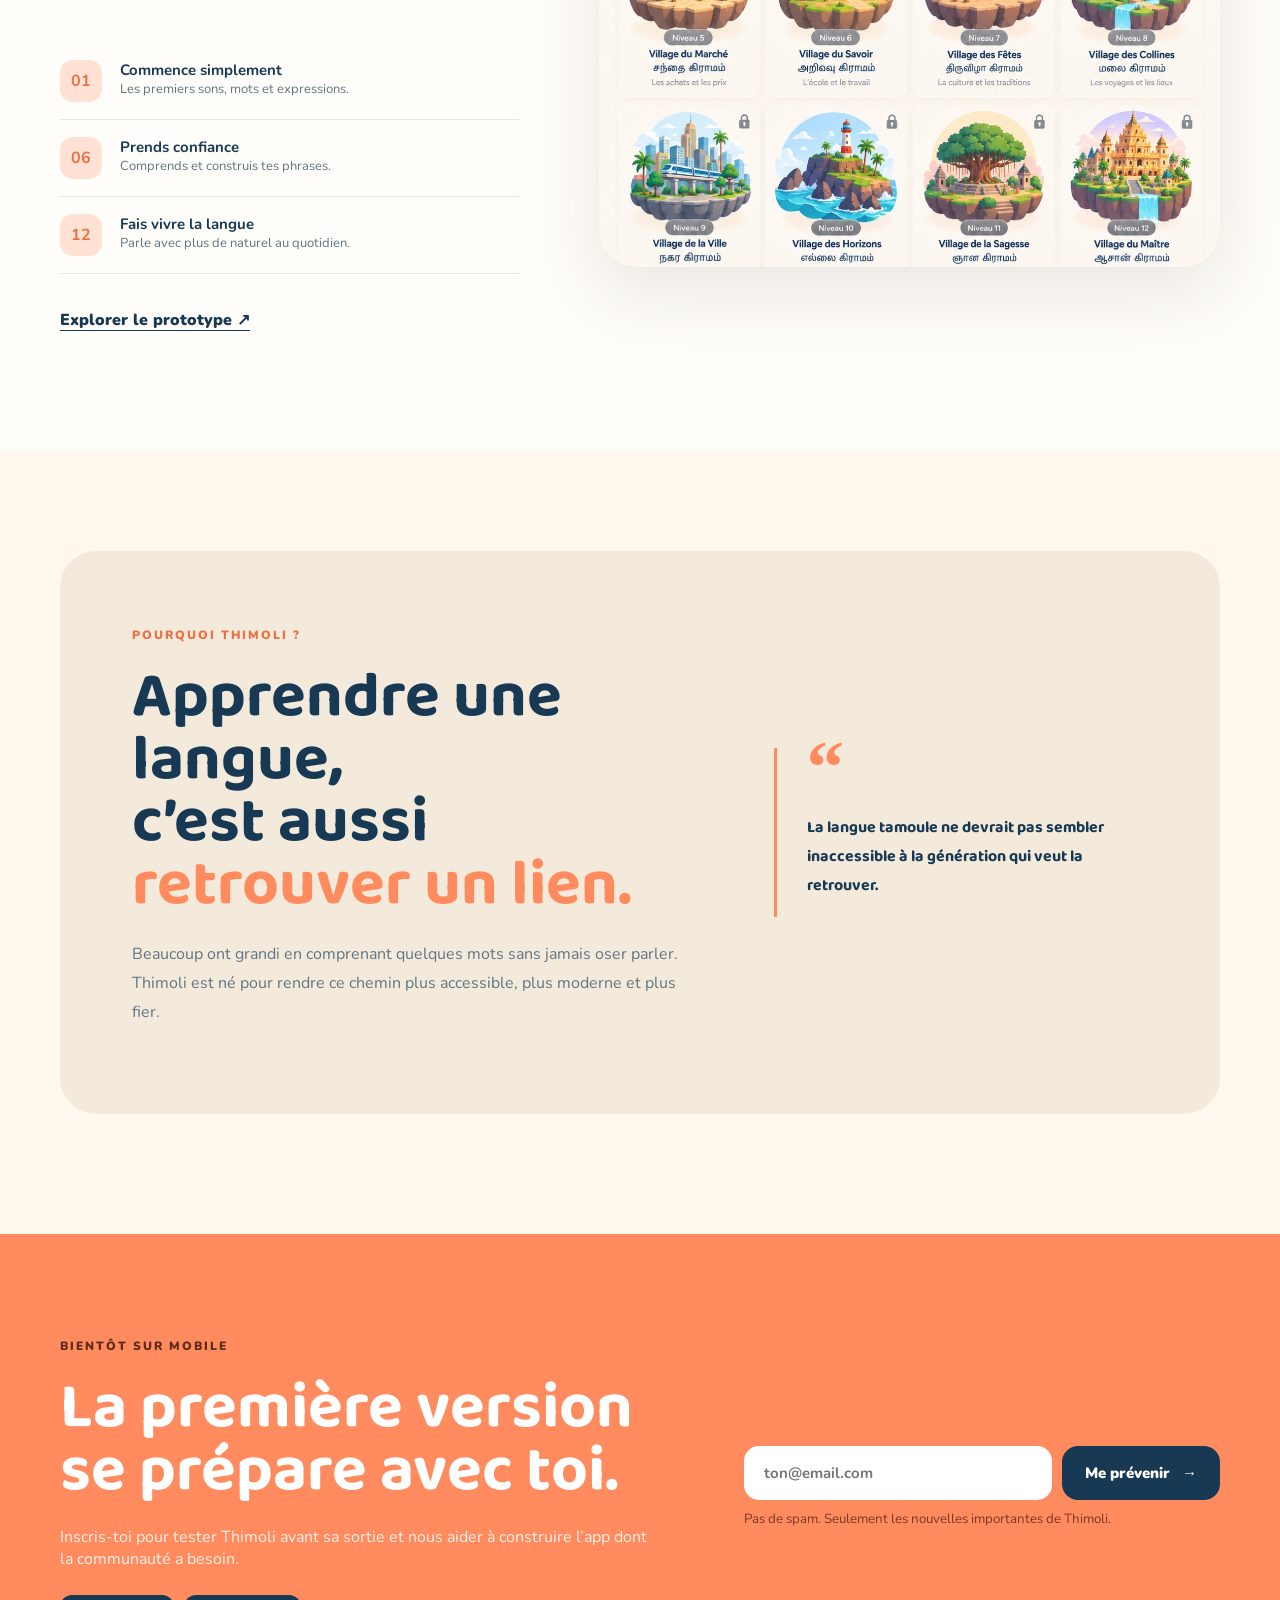
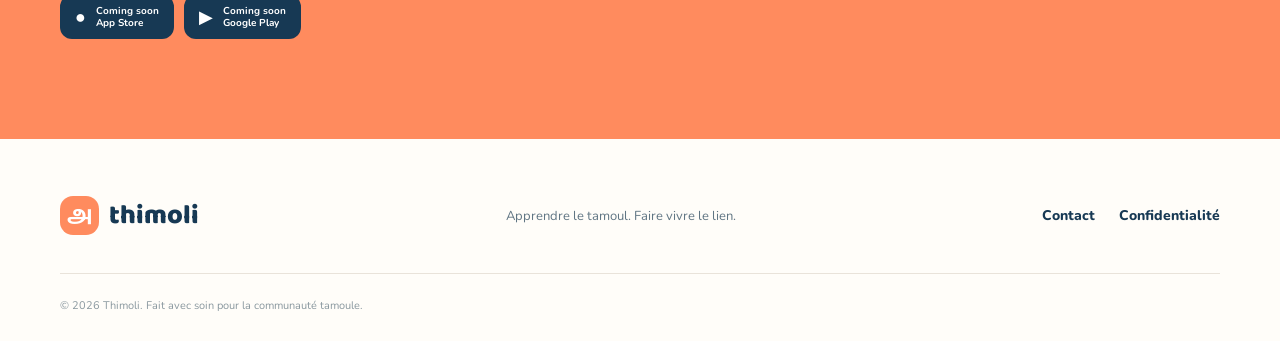
==== commit 64db8ffc: "Ajouter les traductions et corriger l’affichage responsive" ====
--- a/index.html
+++ b/index.html
@@ -17,25 +17,25 @@
     <nav class="nav shell" aria-label="Navigation principale">
       <a class="brand" href="#top" aria-label="Thimoli, accueil"><span class="brand-mark">அ</span><span>thimoli</span></a>
       <div class="nav-links">
-        <a href="#methode">La méthode</a>
-        <a href="#parcours">Le parcours</a>
-        <a href="#mission">Notre mission</a>
+        <a href="#methode" data-i18n="navMethod">La méthode</a>
+        <a href="#parcours" data-i18n="navJourney">Le parcours</a>
+        <a href="#mission" data-i18n="navMission">Notre mission</a>
       </div>
-      <a class="button button-small" href="#inscription">Être prévenu</a>
+      <div class="nav-actions"><label class="sr-only" for="language">Langue</label><select id="language" class="language-select" aria-label="Choisir la langue"><option value="fr">FR</option><option value="en">EN</option><option value="de">DE</option><option value="es">ES</option></select><a class="button button-small" href="#inscription" data-i18n="notify">Être prévenu</a></div>
     </nav>
   </header>
 
   <main id="top">
     <section class="hero shell">
       <div class="hero-copy reveal">
-        <div class="eyebrow"><span></span> Apprendre le tamoul devient enfin simple</div>
-        <h1>Ton tamoul.<br><em>Ton rythme.</em></h1>
-        <p class="lead">L’application mobile qui t’aide à lire, comprendre et parler tamoul avec des leçons courtes, des exercices concrets et une progression qui donne envie.</p>
+        <div class="eyebrow"><span></span><span data-i18n="eyebrow">Apprendre le tamoul devient enfin simple</span></div>
+        <h1 data-i18n="heroTitle">Ton tamoul.<br><em>Ton rythme.</em></h1>
+        <p class="lead" data-i18n="heroLead">L’application mobile qui t’aide à lire, comprendre et parler tamoul avec des leçons courtes, des exercices concrets et une progression qui donne envie.</p>
         <div class="hero-actions">
-          <a class="button" href="#inscription">Tester en avant-première <span>→</span></a>
-          <a class="text-link" href="demo/">Voir l’app en action <span>↗</span></a>
+          <a class="button" href="#inscription"><span data-i18n="tryEarly">Tester en avant-première</span> <span>→</span></a>
+          <a class="text-link" href="demo/"><span data-i18n="seeApp">Voir l’app en action</span> <span>↗</span></a>
         </div>
-        <div class="trust"><div class="avatars"><span>வ</span><span>த</span><span>ம</span></div><p><strong>Conçu avec la communauté</strong><br>pour celles et ceux qui veulent renouer avec leur langue.</p></div>
+        <div class="trust"><div class="avatars"><span>வ</span><span>த</span><span>ம</span></div><p data-i18n="community"><strong>Conçu avec la communauté</strong><br>pour celles et ceux qui veulent renouer avec leur langue.</p></div>
       </div>
 
       <div class="hero-visual reveal" aria-label="Aperçu de l’application Thimoli">
@@ -51,49 +51,49 @@
 
     <section class="app-showcase">
       <div class="shell showcase-head reveal">
-        <div><span class="kicker">Une vraie expérience mobile</span><h2>Ouvre l’app.<br><em>Continue ton voyage.</em></h2></div>
-        <p>Pas de cours compliqués ni de longues listes à mémoriser. Thimoli te montre quoi apprendre, te fait pratiquer, puis consolide ce que tu connais déjà.</p>
+        <div><span class="kicker" data-i18n="mobileKicker">Une vraie expérience mobile</span><h2 data-i18n="mobileTitle">Ouvre l’app.<br><em>Continue ton voyage.</em></h2></div>
+        <p data-i18n="mobileText">Pas de cours compliqués ni de longues listes à mémoriser. Thimoli te montre quoi apprendre, te fait pratiquer, puis consolide ce que tu connais déjà.</p>
       </div>
       <div class="screens-track shell reveal">
-        <figure><div class="screen-frame"><img src="media/screens/home.png" alt="Accueil et village Thimoli"></div><figcaption><b>01</b> Ton village</figcaption></figure>
-        <figure class="featured"><div class="screen-frame"><img src="media/screens/lesson.png" alt="Exercice de lecture en tamoul"></div><figcaption><b>02</b> Des exercices simples</figcaption></figure>
-        <figure><div class="screen-frame"><img src="media/screens/lesson-correct.png" alt="Correction positive d’un exercice"></div><figcaption><b>03</b> Un retour immédiat</figcaption></figure>
-        <figure><div class="screen-frame"><img src="media/screens/profile.png" alt="Profil et progression Thimoli"></div><figcaption><b>04</b> Tes progrès</figcaption></figure>
+        <figure><div class="screen-frame"><img src="media/screens/home.png" alt="Accueil et village Thimoli"></div><figcaption><b>01</b> <span data-i18n="caption1">Ton village</span></figcaption></figure>
+        <figure class="featured"><div class="screen-frame"><img src="media/screens/lesson.png" alt="Exercice de lecture en tamoul"></div><figcaption><b>02</b> <span data-i18n="caption2">Des exercices simples</span></figcaption></figure>
+        <figure><div class="screen-frame"><img src="media/screens/lesson-correct.png" alt="Correction positive d’un exercice"></div><figcaption><b>03</b> <span data-i18n="caption3">Un retour immédiat</span></figcaption></figure>
+        <figure><div class="screen-frame"><img src="media/screens/profile.png" alt="Profil et progression Thimoli"></div><figcaption><b>04</b> <span data-i18n="caption4">Tes progrès</span></figcaption></figure>
       </div>
     </section>
 
     <section id="methode" class="section shell">
-      <div class="section-head reveal"><div><span class="kicker">Une méthode qui donne envie</span><h2>Quelques minutes par jour.<br><em>Des progrès qui se voient.</em></h2></div><p>Chaque leçon combine vocabulaire, écoute, lecture et répétition. Tu avances à ton rythme, sans cours interminables.</p></div>
+      <div class="section-head reveal"><div><span class="kicker" data-i18n="methodKicker">Une méthode qui donne envie</span><h2 data-i18n="methodTitle">Quelques minutes par jour.<br><em>Des progrès qui se voient.</em></h2></div><p data-i18n="methodText">Chaque leçon combine vocabulaire, écoute, lecture et répétition. Tu avances à ton rythme, sans cours interminables.</p></div>
       <div class="feature-grid">
-        <article class="feature peach reveal"><div class="feature-icon">10'</div><h3>Une habitude facile</h3><p>Quelques minutes suffisent pour avancer, même pendant une journée chargée.</p><span>01</span></article>
-        <article class="feature blue reveal"><div class="feature-icon">♫</div><h3>Un tamoul utile</h3><p>Écoute et pratique les mots que tu peux vraiment utiliser avec tes proches.</p><span>02</span></article>
-        <article class="feature green reveal"><div class="feature-icon">அ</div><h3>De l’alphabet à l’oral</h3><p>Apprends à reconnaître, lire et prononcer sans te sentir dépassé.</p><span>03</span></article>
+        <article class="feature peach reveal"><div class="feature-icon">10'</div><h3 data-i18n="feature1Title">Une habitude facile</h3><p data-i18n="feature1Text">Quelques minutes suffisent pour avancer, même pendant une journée chargée.</p><span>01</span></article>
+        <article class="feature blue reveal"><div class="feature-icon">♫</div><h3 data-i18n="feature2Title">Un tamoul utile</h3><p data-i18n="feature2Text">Écoute et pratique les mots que tu peux vraiment utiliser avec tes proches.</p><span>02</span></article>
+        <article class="feature green reveal"><div class="feature-icon">அ</div><h3 data-i18n="feature3Title">De l’alphabet à l’oral</h3><p data-i18n="feature3Text">Apprends à reconnaître, lire et prononcer sans te sentir dépassé.</p><span>03</span></article>
       </div>
     </section>
 
     <section id="parcours" class="journey">
       <div class="shell journey-grid">
-        <div class="journey-copy reveal"><span class="kicker">Ton aventure</span><h2>12 villages.<br><em>Un tamoul plus vivant.</em></h2><p>Chaque village ouvre un nouvel univers : les bases, la famille, la cuisine, la culture, les voyages… Plus tu apprends, plus ton monde évolue.</p><ul><li><b>01</b><span><strong>Commence simplement</strong>Les premiers sons, mots et expressions.</span></li><li><b>06</b><span><strong>Prends confiance</strong>Comprends et construis tes phrases.</span></li><li><b>12</b><span><strong>Fais vivre la langue</strong>Parle avec plus de naturel au quotidien.</span></li></ul><a class="text-link" href="demo/">Explorer le prototype <span>↗</span></a></div>
+        <div class="journey-copy reveal"><span class="kicker" data-i18n="journeyKicker">Ton aventure</span><h2 data-i18n="journeyTitle">12 villages.<br><em>Un tamoul plus vivant.</em></h2><p data-i18n="journeyText">Chaque village ouvre un nouvel univers : les bases, la famille, la cuisine, la culture, les voyages… Plus tu apprends, plus ton monde évolue.</p><ul><li><b>01</b><span data-i18n="step1"><strong>Commence simplement</strong>Les premiers sons, mots et expressions.</span></li><li><b>06</b><span data-i18n="step2"><strong>Prends confiance</strong>Comprends et construis tes phrases.</span></li><li><b>12</b><span data-i18n="step3"><strong>Fais vivre la langue</strong>Parle avec plus de naturel au quotidien.</span></li></ul><a class="text-link" href="demo/"><span data-i18n="explore">Explorer le prototype</span> <span>↗</span></a></div>
         <div class="journey-art reveal"><img src="media/villages.jpg" alt="Les villages de progression de Thimoli"></div>
       </div>
     </section>
 
     <section id="mission" class="section shell mission">
       <div class="mission-card reveal">
-        <div><span class="kicker">Pourquoi Thimoli ?</span><h2>Apprendre une langue,<br>c’est aussi <em>retrouver un lien.</em></h2><p>Beaucoup ont grandi en comprenant quelques mots sans jamais oser parler. Thimoli est né pour rendre ce chemin plus accessible, plus moderne et plus fier.</p></div>
-        <div class="quote"><span>“</span><p>La langue tamoule ne devrait pas sembler inaccessible à la génération qui veut la retrouver.</p></div>
+        <div><span class="kicker" data-i18n="whyKicker">Pourquoi Thimoli ?</span><h2 data-i18n="whyTitle">Apprendre une langue,<br>c’est aussi <em>retrouver un lien.</em></h2><p data-i18n="whyText">Beaucoup ont grandi en comprenant quelques mots sans jamais oser parler. Thimoli est né pour rendre ce chemin plus accessible, plus moderne et plus fier.</p></div>
+        <div class="quote"><span>“</span><p data-i18n="quote">La langue tamoule ne devrait pas sembler inaccessible à la génération qui veut la retrouver.</p></div>
       </div>
     </section>
 
     <section id="inscription" class="waitlist">
       <div class="shell waitlist-inner reveal">
-        <div><span class="kicker light">Bientôt sur mobile</span><h2>La première version<br>se prépare avec toi.</h2><p>Inscris-toi pour tester Thimoli avant sa sortie et nous aider à construire l’app dont la communauté a besoin.</p><div class="store-badges"><span>● <b>Bientôt sur<br>l’App Store</b></span><span>▶ <b>Bientôt sur<br>Google Play</b></span></div></div>
-        <form id="waitlist-form" class="form"><label class="sr-only" for="email">Adresse e-mail</label><input id="email" type="email" required placeholder="ton@email.com"><button class="button" type="submit">Me prévenir <span>→</span></button><small id="form-note">Pas de spam. Seulement les nouvelles importantes de Thimoli.</small></form>
+        <div><span class="kicker light" data-i18n="soon">Bientôt sur mobile</span><h2 data-i18n="waitTitle">La première version<br>se prépare avec toi.</h2><p data-i18n="waitText">Inscris-toi pour tester Thimoli avant sa sortie et nous aider à construire l’app dont la communauté a besoin.</p><div class="store-badges"><span>● <b>Coming soon<br>App Store</b></span><span>▶ <b>Coming soon<br>Google Play</b></span></div></div>
+        <form id="waitlist-form" class="form"><label class="sr-only" for="email">Adresse e-mail</label><input id="email" type="email" required placeholder="ton@email.com"><button class="button" type="submit"><span data-i18n="notifyMe">Me prévenir</span> <span>→</span></button><small id="form-note" data-i18n="noSpam">Pas de spam. Seulement les nouvelles importantes de Thimoli.</small></form>
       </div>
     </section>
   </main>
 
-  <footer><div class="shell footer-inner"><a class="brand" href="#top"><span class="brand-mark">அ</span><span>thimoli</span></a><p>Apprendre le tamoul. Faire vivre le lien.</p><div><a href="mailto:bonjour@thimoli.com">Contact</a><a href="#">Confidentialité</a></div></div><div class="shell legal">© 2026 Thimoli. Fait avec soin pour la communauté tamoule.</div></footer>
+  <footer><div class="shell footer-inner"><a class="brand" href="#top"><span class="brand-mark">அ</span><span>thimoli</span></a><p data-i18n="footerTagline">Apprendre le tamoul. Faire vivre le lien.</p><div><a href="mailto:bonjour@thimoli.com">Contact</a><a href="#" data-i18n="privacy">Confidentialité</a></div></div><div class="shell legal" data-i18n="legal">© 2026 Thimoli. Fait avec soin pour la communauté tamoule.</div></footer>
   <script src="site.js"></script>
 </body>
 </html>
--- a/product.css
+++ b/product.css
@@ -107,3 +107,26 @@
   border-radius: 0;
   transform-origin: top left;
 }
+
+.nav-actions { display: flex; align-items: center; gap: 12px; }
+.language-select {
+  appearance: none;
+  border: 1px solid rgba(23,57,84,.16);
+  border-radius: 12px;
+  padding: 10px 30px 10px 12px;
+  background: #fffdf9 url("data:image/svg+xml,%3Csvg xmlns='http://www.w3.org/2000/svg' width='12' height='8'%3E%3Cpath d='m1 1 5 5 5-5' fill='none' stroke='%23173954' stroke-width='2'/%3E%3C/svg%3E") no-repeat right 10px center;
+  color: var(--ink);
+  font: 900 13px Nunito;
+  cursor: pointer;
+}
+
+.eyebrow [data-i18n] {
+  width: auto;
+  height: auto;
+  background: none;
+}
+
+@media (max-width: 850px) {
+  .hero-copy .eyebrow { margin-bottom: 30px; line-height: 1.45; }
+  .hero-copy h1 { margin-top: 0; }
+}
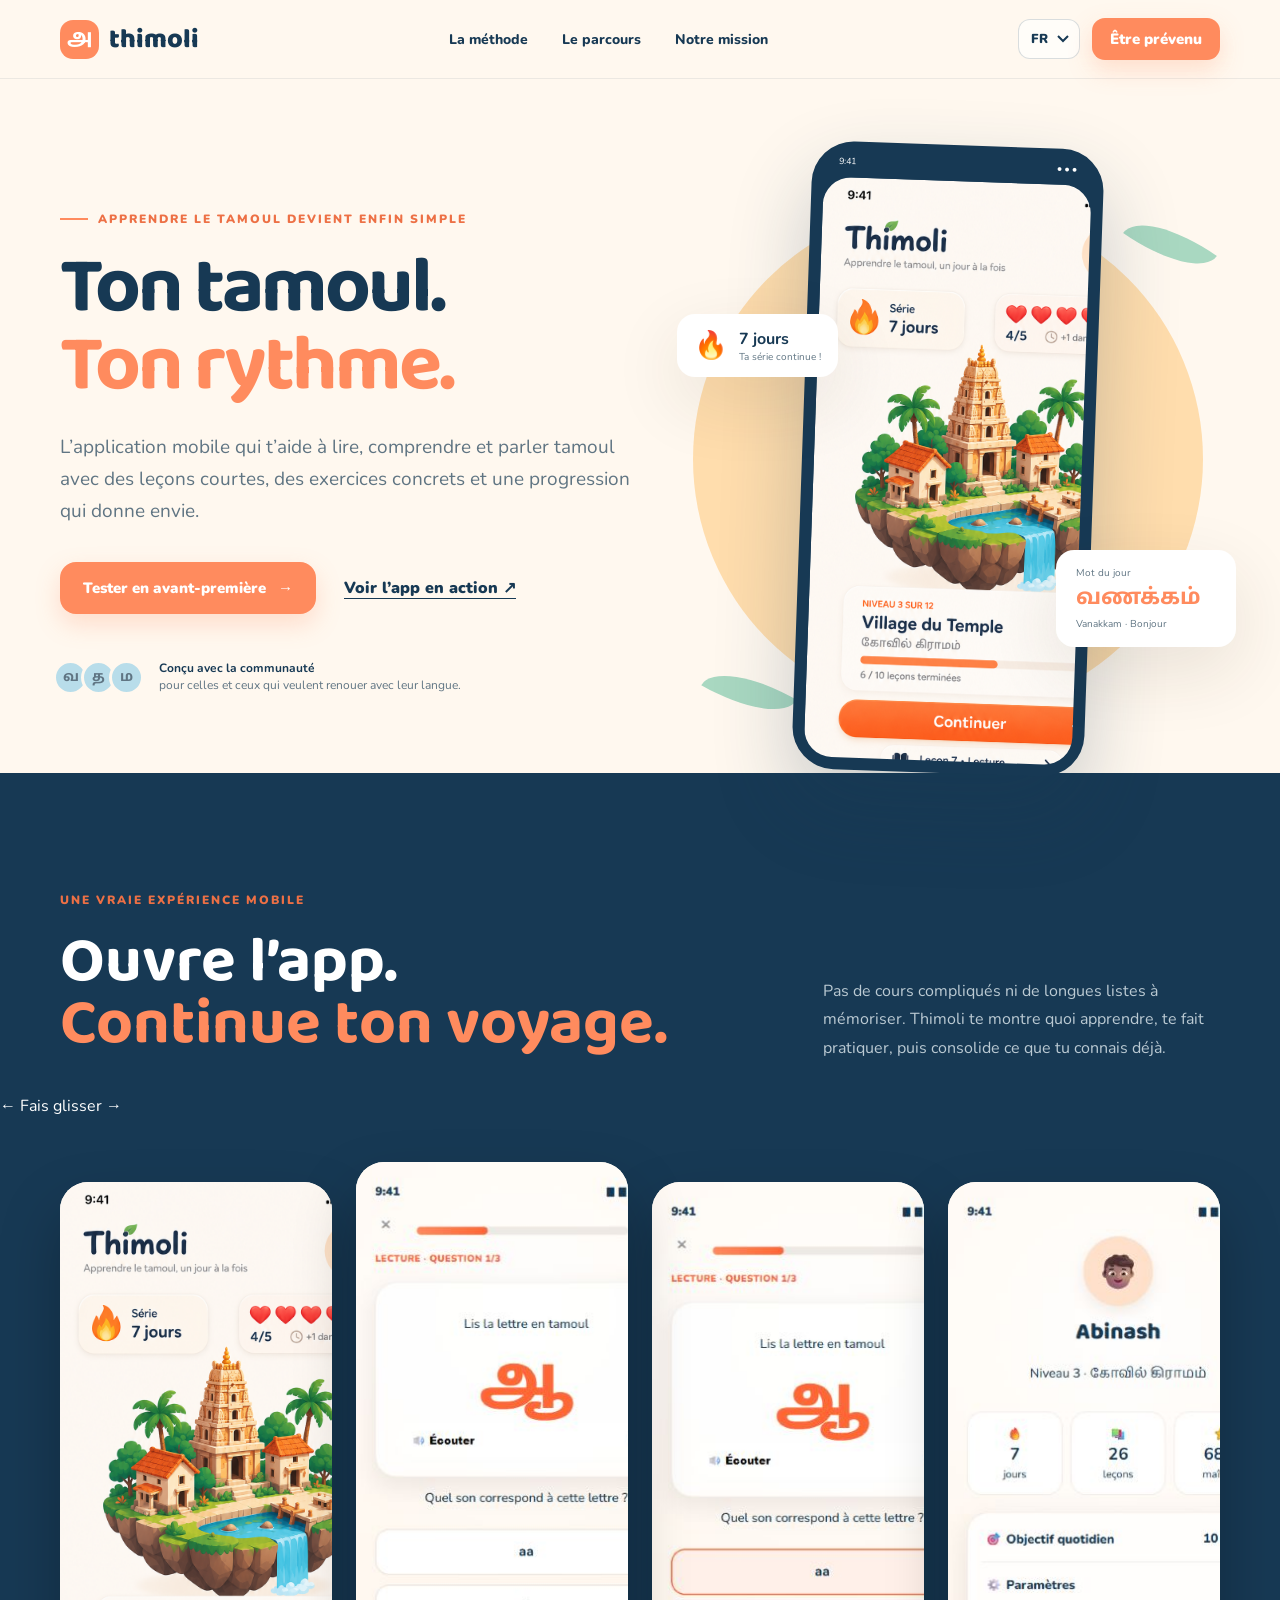
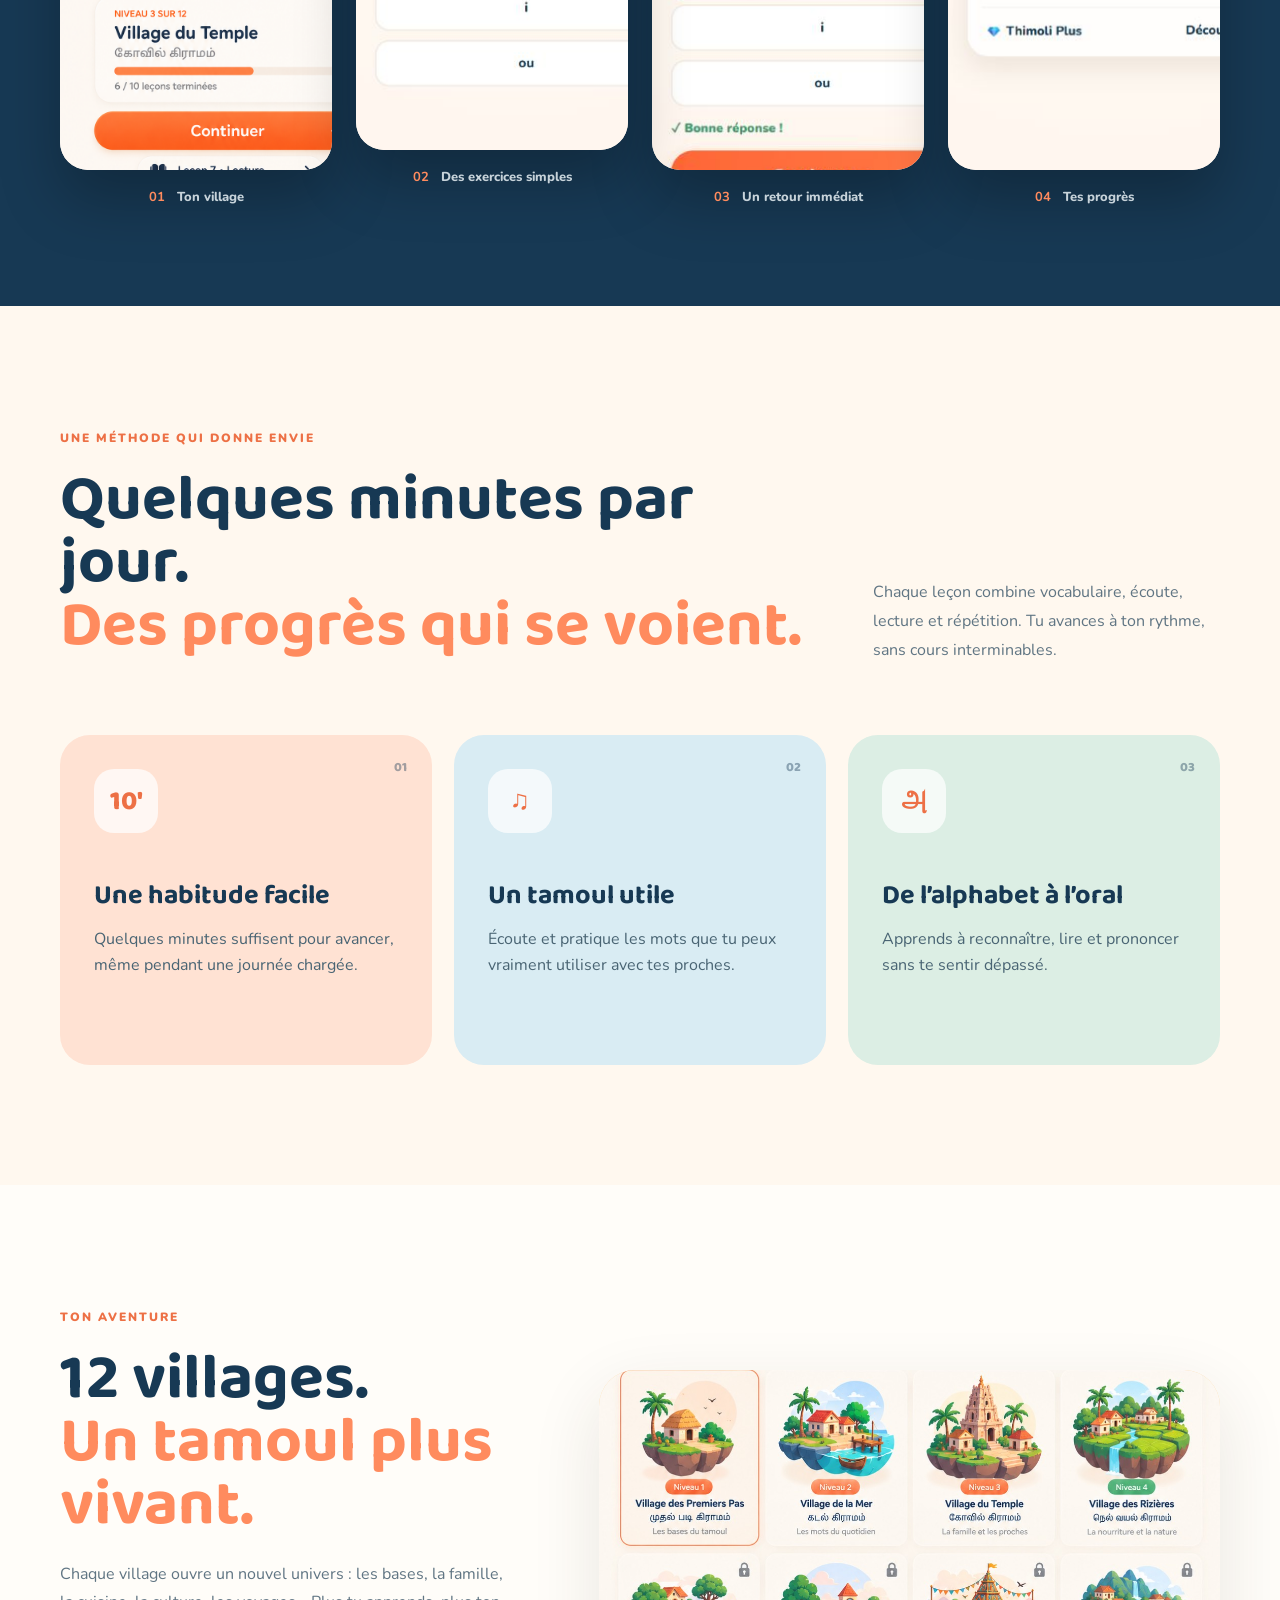
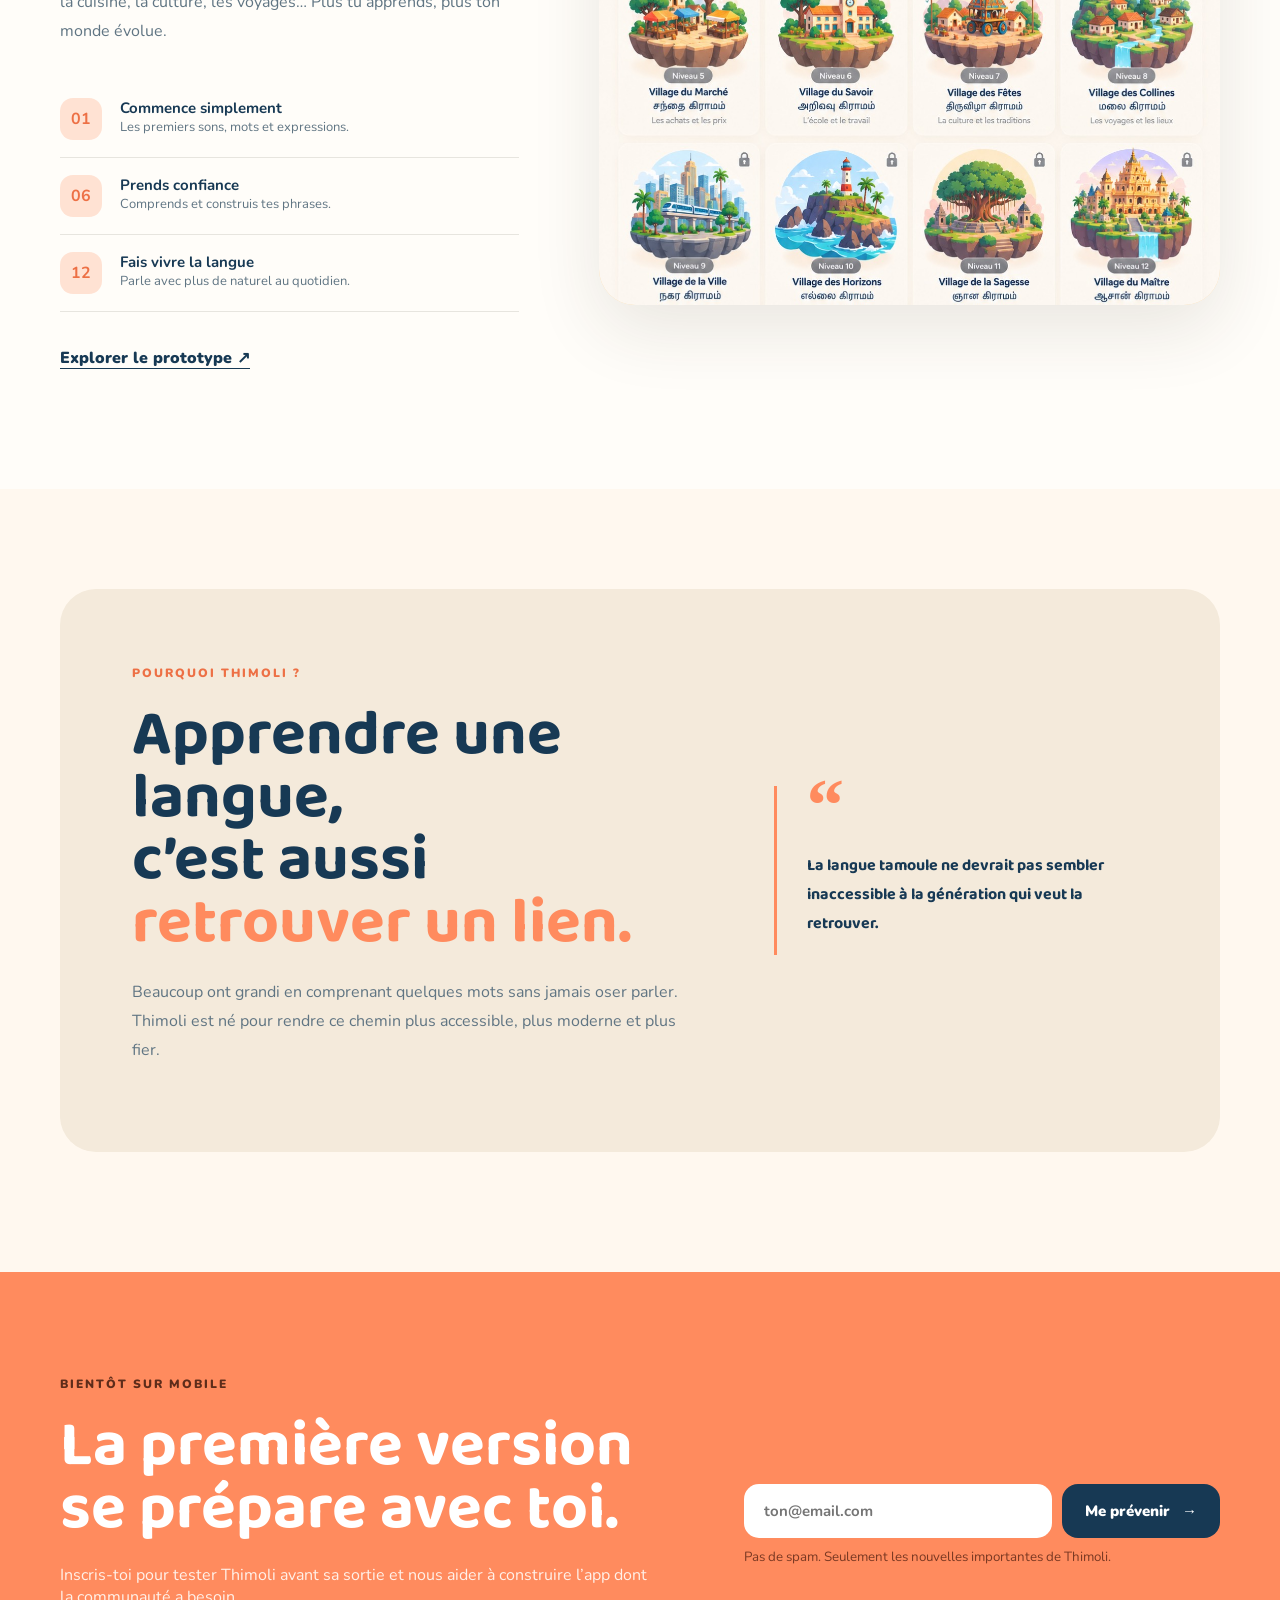
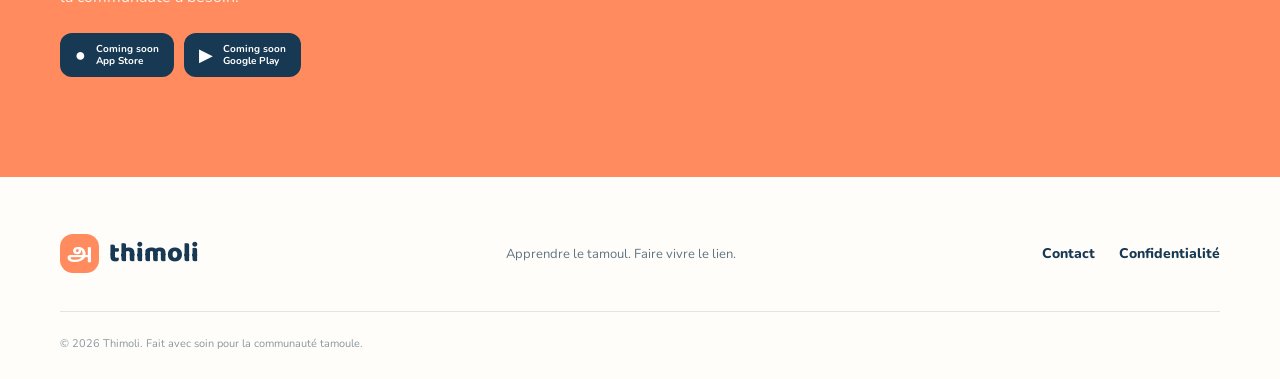
==== commit c0b8b7c1: "Activer le carrousel mobile des écrans" ====
--- a/index.html
+++ b/index.html
@@ -42,23 +42,24 @@
         <div class="sun"></div><div class="leaf leaf-one"></div><div class="leaf leaf-two"></div>
         <div class="phone-card">
           <div class="phone-top"><span>9:41</span><span>● ● ●</span></div>
-          <div class="phone-screen"><img src="media/screens/home.png" alt="Écran d’accueil de Thimoli"></div>
+          <div class="phone-screen"><img src="media/screens/home.png?v=2" alt="Écran d’accueil de Thimoli"></div>
         </div>
         <div class="floating-card streak"><span>🔥</span><div><strong>7 jours</strong><small>Ta série continue !</small></div></div>
         <div class="floating-card word"><small>Mot du jour</small><strong>வணக்கம்</strong><span>Vanakkam · Bonjour</span></div>
       </div>
     </section>
 
-    <section class="app-showcase">
+    <section id="application" class="app-showcase">
       <div class="shell showcase-head reveal">
         <div><span class="kicker" data-i18n="mobileKicker">Une vraie expérience mobile</span><h2 data-i18n="mobileTitle">Ouvre l’app.<br><em>Continue ton voyage.</em></h2></div>
         <p data-i18n="mobileText">Pas de cours compliqués ni de longues listes à mémoriser. Thimoli te montre quoi apprendre, te fait pratiquer, puis consolide ce que tu connais déjà.</p>
       </div>
+      <p class="slider-hint" id="slider-hint">← Fais glisser →</p>
       <div class="screens-track shell reveal">
-        <figure><div class="screen-frame"><img src="media/screens/home.png" alt="Accueil et village Thimoli"></div><figcaption><b>01</b> <span data-i18n="caption1">Ton village</span></figcaption></figure>
-        <figure class="featured"><div class="screen-frame"><img src="media/screens/lesson.png" alt="Exercice de lecture en tamoul"></div><figcaption><b>02</b> <span data-i18n="caption2">Des exercices simples</span></figcaption></figure>
-        <figure><div class="screen-frame"><img src="media/screens/lesson-correct.png" alt="Correction positive d’un exercice"></div><figcaption><b>03</b> <span data-i18n="caption3">Un retour immédiat</span></figcaption></figure>
-        <figure><div class="screen-frame"><img src="media/screens/profile.png" alt="Profil et progression Thimoli"></div><figcaption><b>04</b> <span data-i18n="caption4">Tes progrès</span></figcaption></figure>
+        <figure><div class="screen-frame"><img src="media/screens/home.png?v=2" alt="Accueil et village Thimoli"></div><figcaption><b>01</b> <span data-i18n="caption1">Ton village</span></figcaption></figure>
+        <figure class="featured"><div class="screen-frame"><img src="media/screens/lesson.png?v=2" alt="Exercice de lecture en tamoul"></div><figcaption><b>02</b> <span data-i18n="caption2">Des exercices simples</span></figcaption></figure>
+        <figure><div class="screen-frame"><img src="media/screens/lesson-correct.png?v=2" alt="Correction positive d’un exercice"></div><figcaption><b>03</b> <span data-i18n="caption3">Un retour immédiat</span></figcaption></figure>
+        <figure><div class="screen-frame"><img src="media/screens/profile.png?v=2" alt="Profil et progression Thimoli"></div><figcaption><b>04</b> <span data-i18n="caption4">Tes progrès</span></figcaption></figure>
       </div>
     </section>
 
@@ -97,3 +98,4 @@
   <script src="site.js"></script>
 </body>
 </html>
+
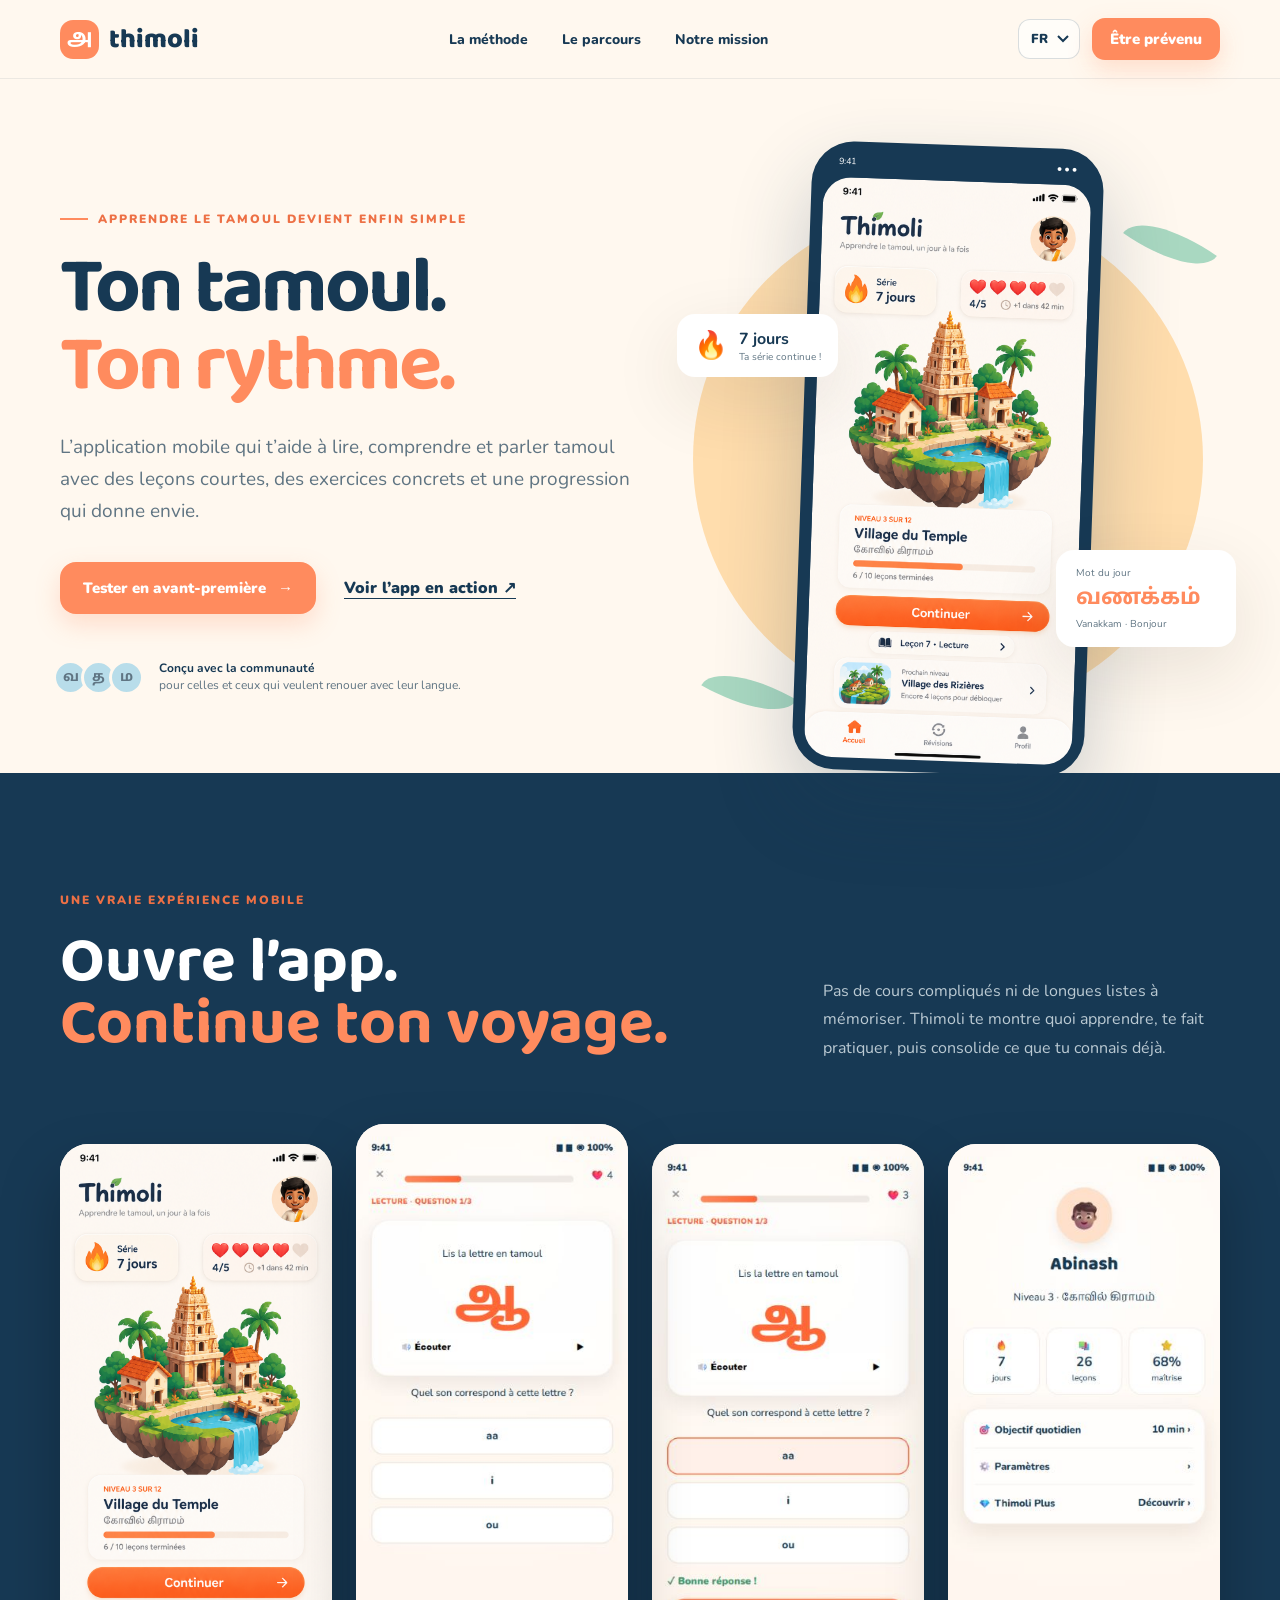
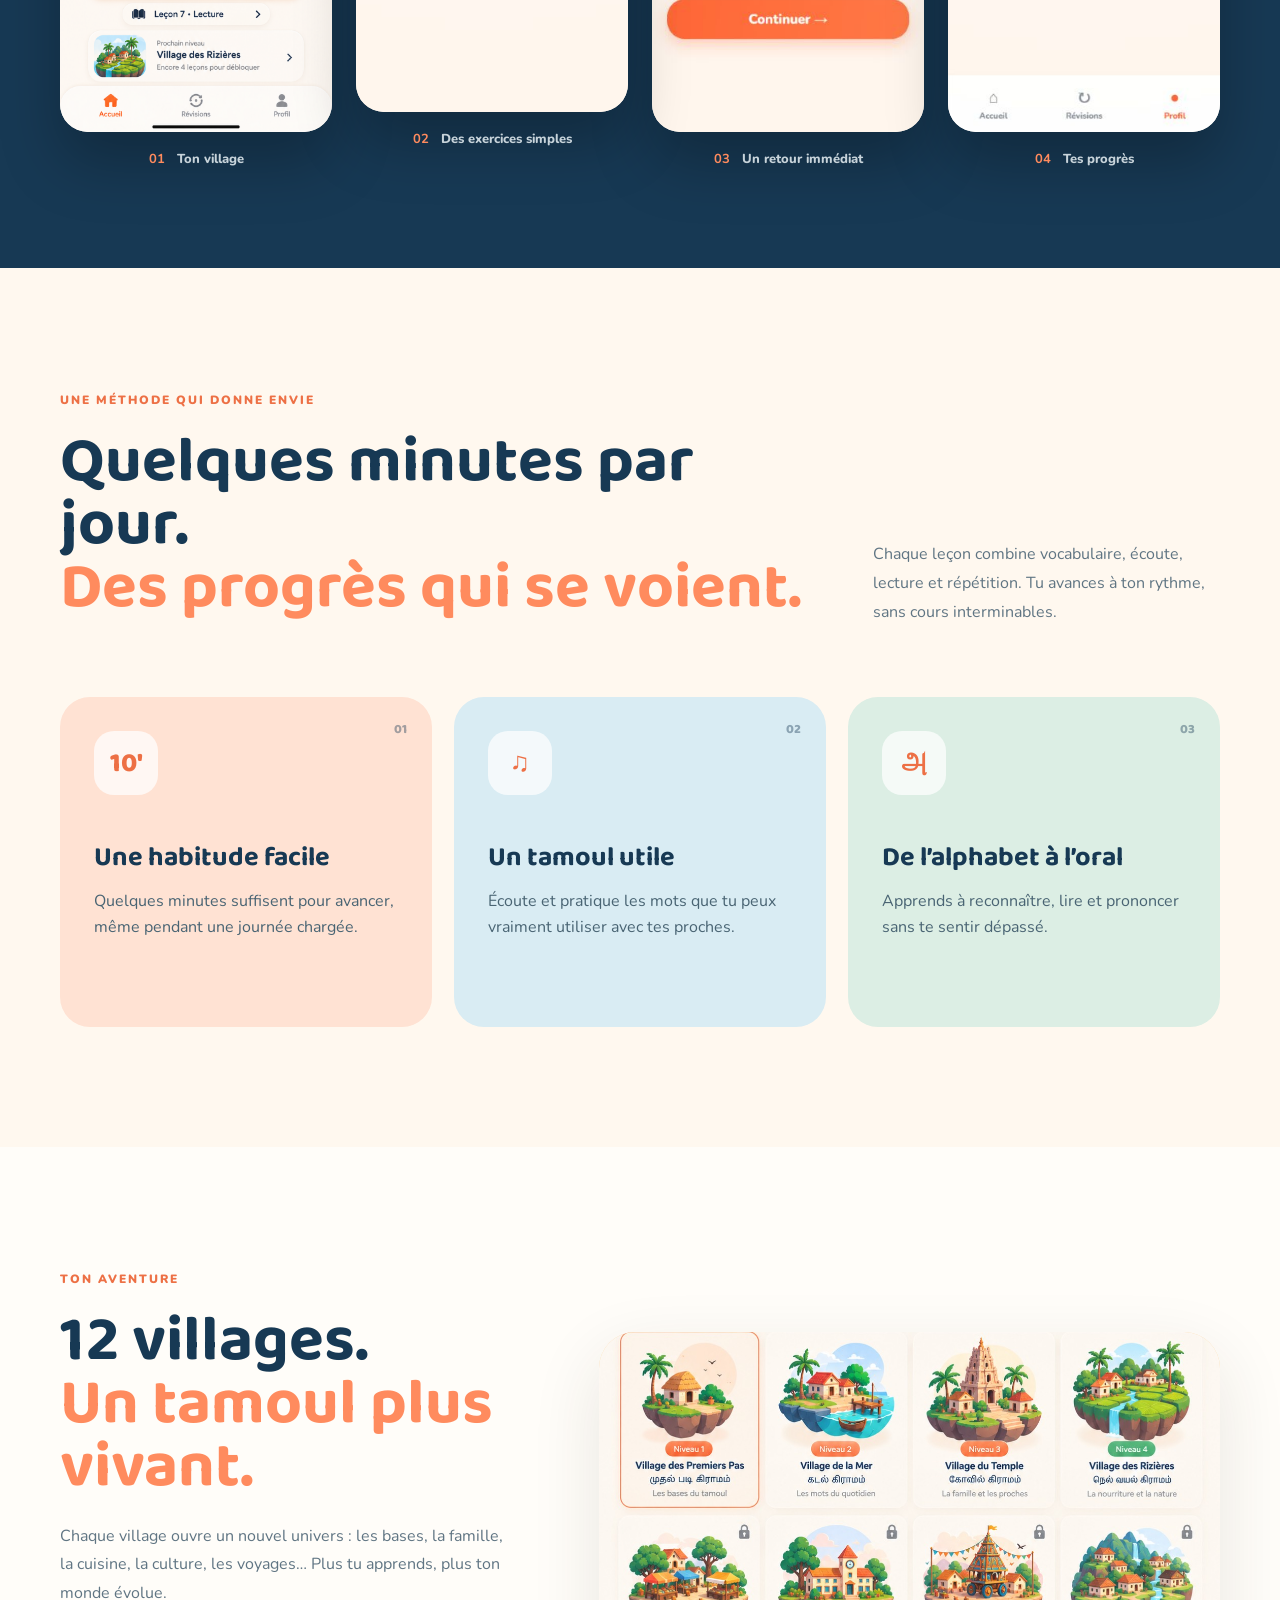
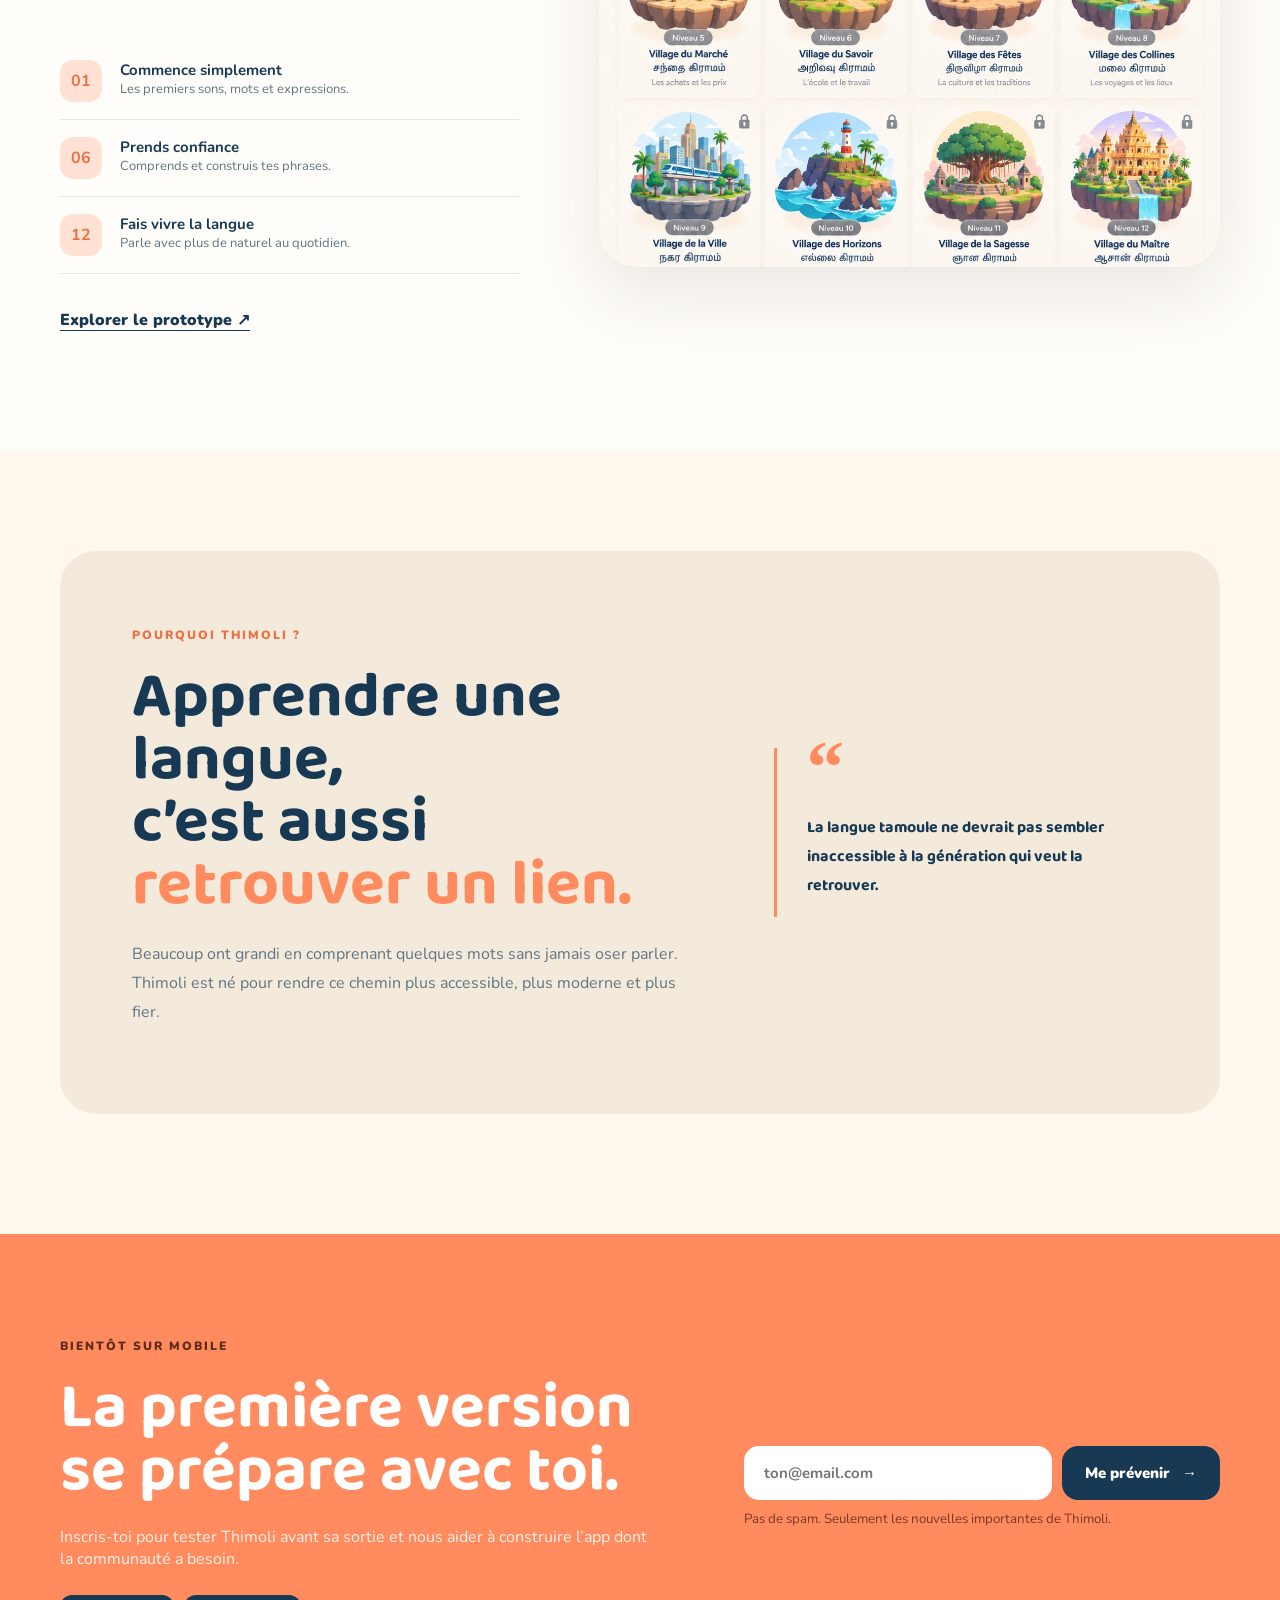
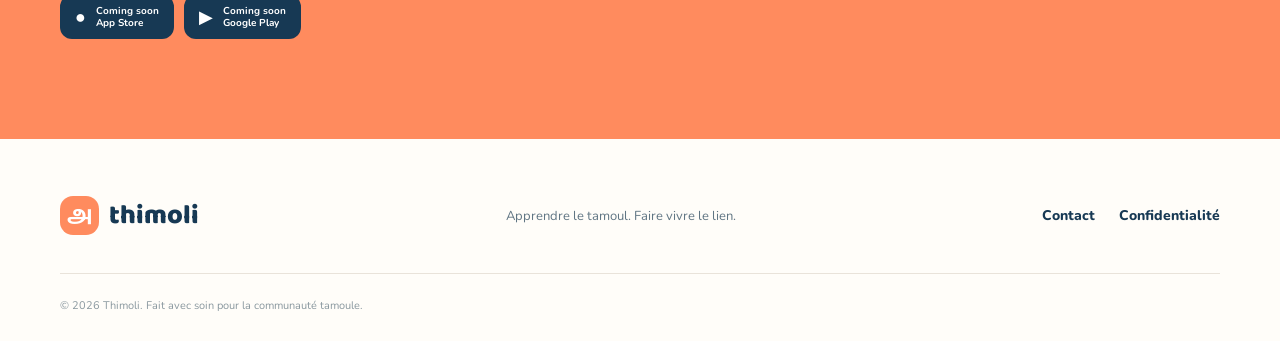
==== commit 7174fc0d: "Forcer l’actualisation du carrousel mobile" ====
--- a/index.html
+++ b/index.html
@@ -10,7 +10,7 @@
   <link rel="preconnect" href="https://fonts.gstatic.com" crossorigin>
   <link href="https://fonts.googleapis.com/css2?family=Baloo+2:wght@600;700;800&family=Noto+Sans+Tamil:wght@600;700&family=Nunito:wght@500;600;700;800;900&display=swap" rel="stylesheet">
   <link rel="stylesheet" href="site.css">
-  <link rel="stylesheet" href="product.css">
+  <link rel="stylesheet" href="product.css?v=20260905-2">
 </head>
 <body>
   <header class="nav-wrap">
@@ -95,7 +95,7 @@
   </main>
 
   <footer><div class="shell footer-inner"><a class="brand" href="#top"><span class="brand-mark">அ</span><span>thimoli</span></a><p data-i18n="footerTagline">Apprendre le tamoul. Faire vivre le lien.</p><div><a href="mailto:bonjour@thimoli.com">Contact</a><a href="#" data-i18n="privacy">Confidentialité</a></div></div><div class="shell legal" data-i18n="legal">© 2026 Thimoli. Fait avec soin pour la communauté tamoule.</div></footer>
-  <script src="site.js"></script>
+  <script src="site.js?v=20260905-2"></script>
 </body>
 </html>
 
--- a/product.css
+++ b/product.css
@@ -59,24 +59,32 @@
 @media (max-width: 850px) {
   .showcase-head { grid-template-columns: 1fr; gap: 20px; }
   .screens-track {
-    display: grid;
-    grid-template-columns: 1fr;
-    overflow: visible;
-    width: min(100%, 300px);
-    padding: 20px 0 40px;
+    --slide-width: min(78vw, 300px);
+    display: flex;
+    gap: 18px;
+    overflow-x: auto;
+    width: 100%;
+    max-width: none;
+    margin-top: 10px;
+    padding: 20px calc((100vw - var(--slide-width)) / 2) 40px;
+    scroll-snap-type: x mandatory;
+    scroll-padding-inline: calc((100vw - var(--slide-width)) / 2);
+    scrollbar-width: none;
+    -webkit-overflow-scrolling: touch;
   }
-  .screens-track figure { min-width: 0; }
+  .screens-track::-webkit-scrollbar { display: none; }
+  .screens-track figure { flex: 0 0 var(--slide-width); scroll-snap-align: center; }
   .screens-track .featured { transform: none; }
+  .slider-hint { display: block; }
 }
 
 @media (max-width: 520px) {
   .app-showcase { padding: 80px 0 60px; }
   .store-badges { flex-wrap: wrap; }
   .showcase-head h2 { font-size: 42px; }
-  .screens-track { grid-template-columns: 1fr; max-width: 300px; }
 }
 
-/* Recadrage des captures exportées avec une marge technique de 20 %. */
+/* Cadres homogènes pour les captures propres du prototype. */
 .screen-frame {
   aspect-ratio: 344 / 744;
   overflow: hidden;
@@ -86,7 +94,7 @@
   transition: transform .3s;
 }
 .screens-track .screen-frame img {
-  width: 125%;
+  width: 100%;
   max-width: none;
   border-radius: 0;
   box-shadow: none;
@@ -102,10 +110,20 @@
   background: #fff8ef;
 }
 .phone-card .phone-screen img {
-  width: 125%;
+  width: 100%;
   max-width: none;
   border-radius: 0;
   transform-origin: top left;
+}
+
+.slider-hint {
+  display: none;
+  margin: 24px 0 0;
+  color: #c7d3da;
+  text-align: center;
+  font-size: 13px;
+  font-weight: 900;
+  letter-spacing: .4px;
 }
 
 .nav-actions { display: flex; align-items: center; gap: 12px; }
@@ -130,3 +148,4 @@
   .hero-copy .eyebrow { margin-bottom: 30px; line-height: 1.45; }
   .hero-copy h1 { margin-top: 0; }
 }
+
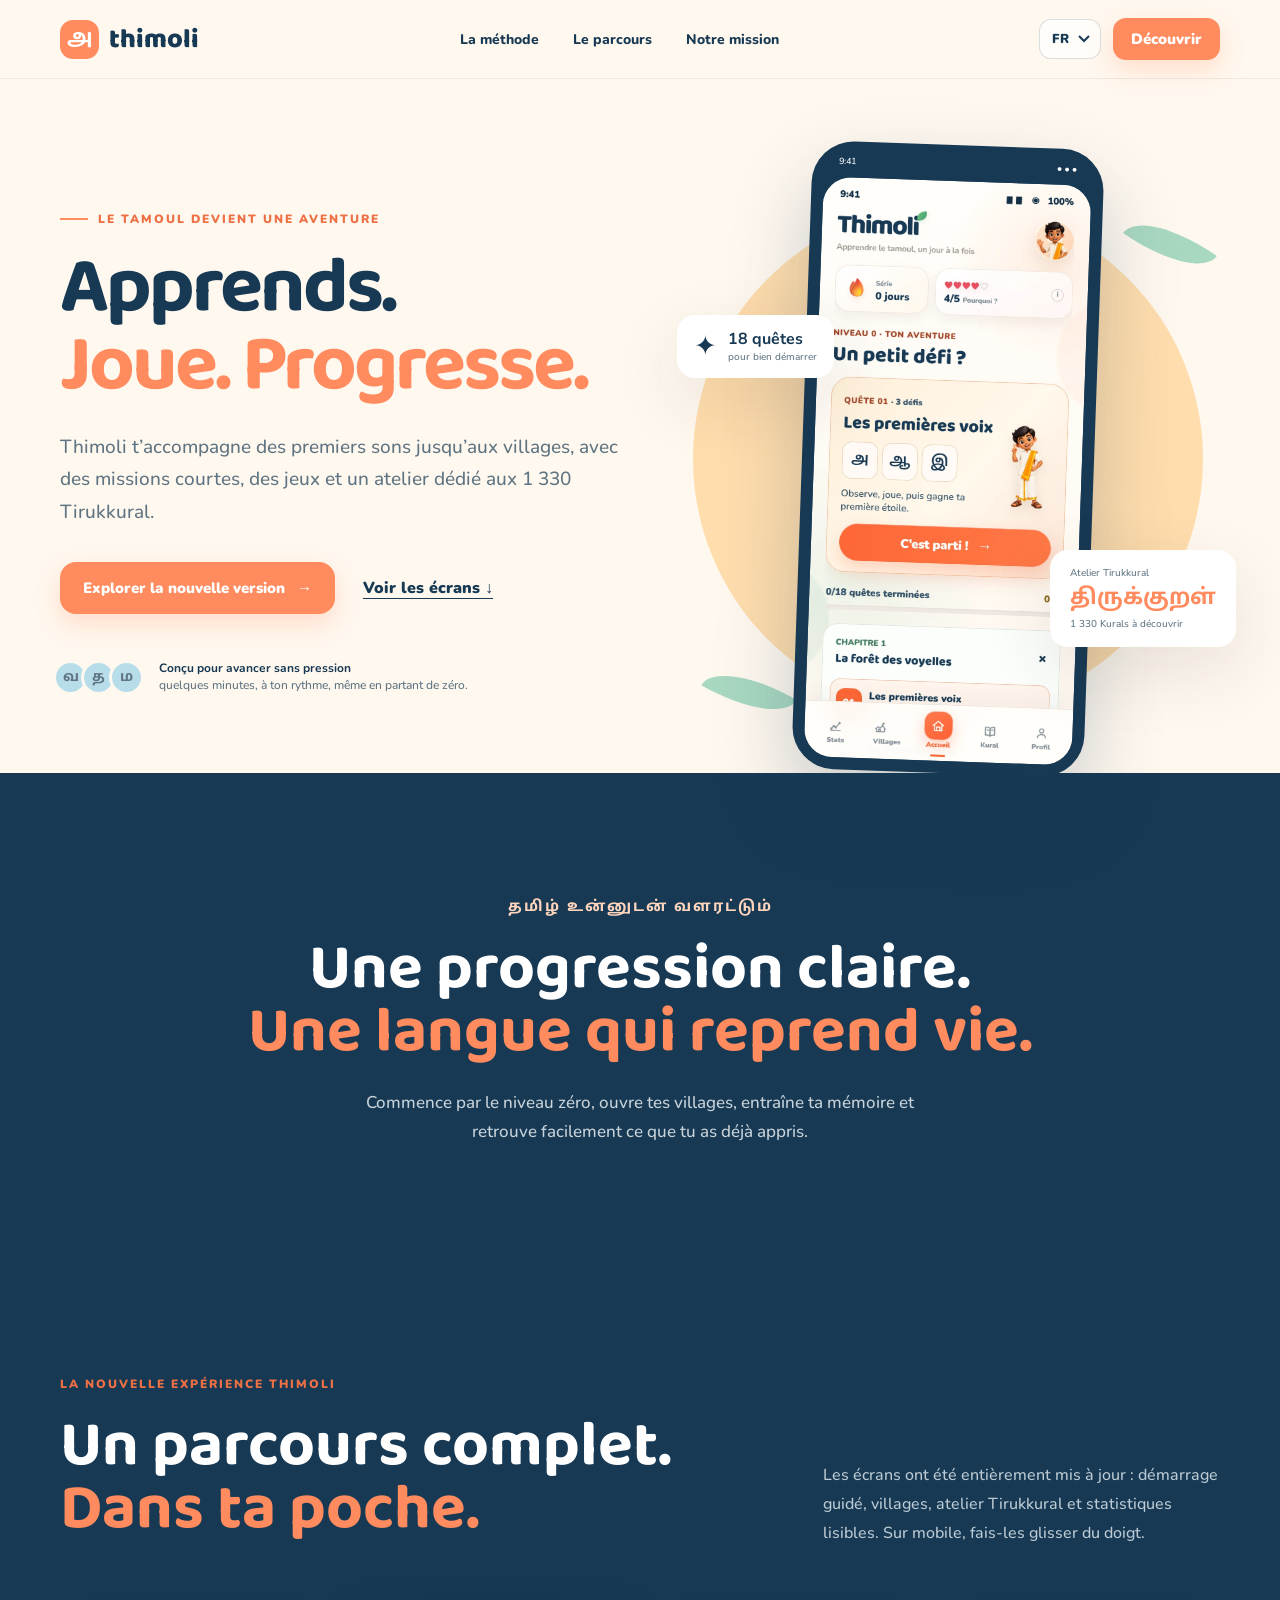
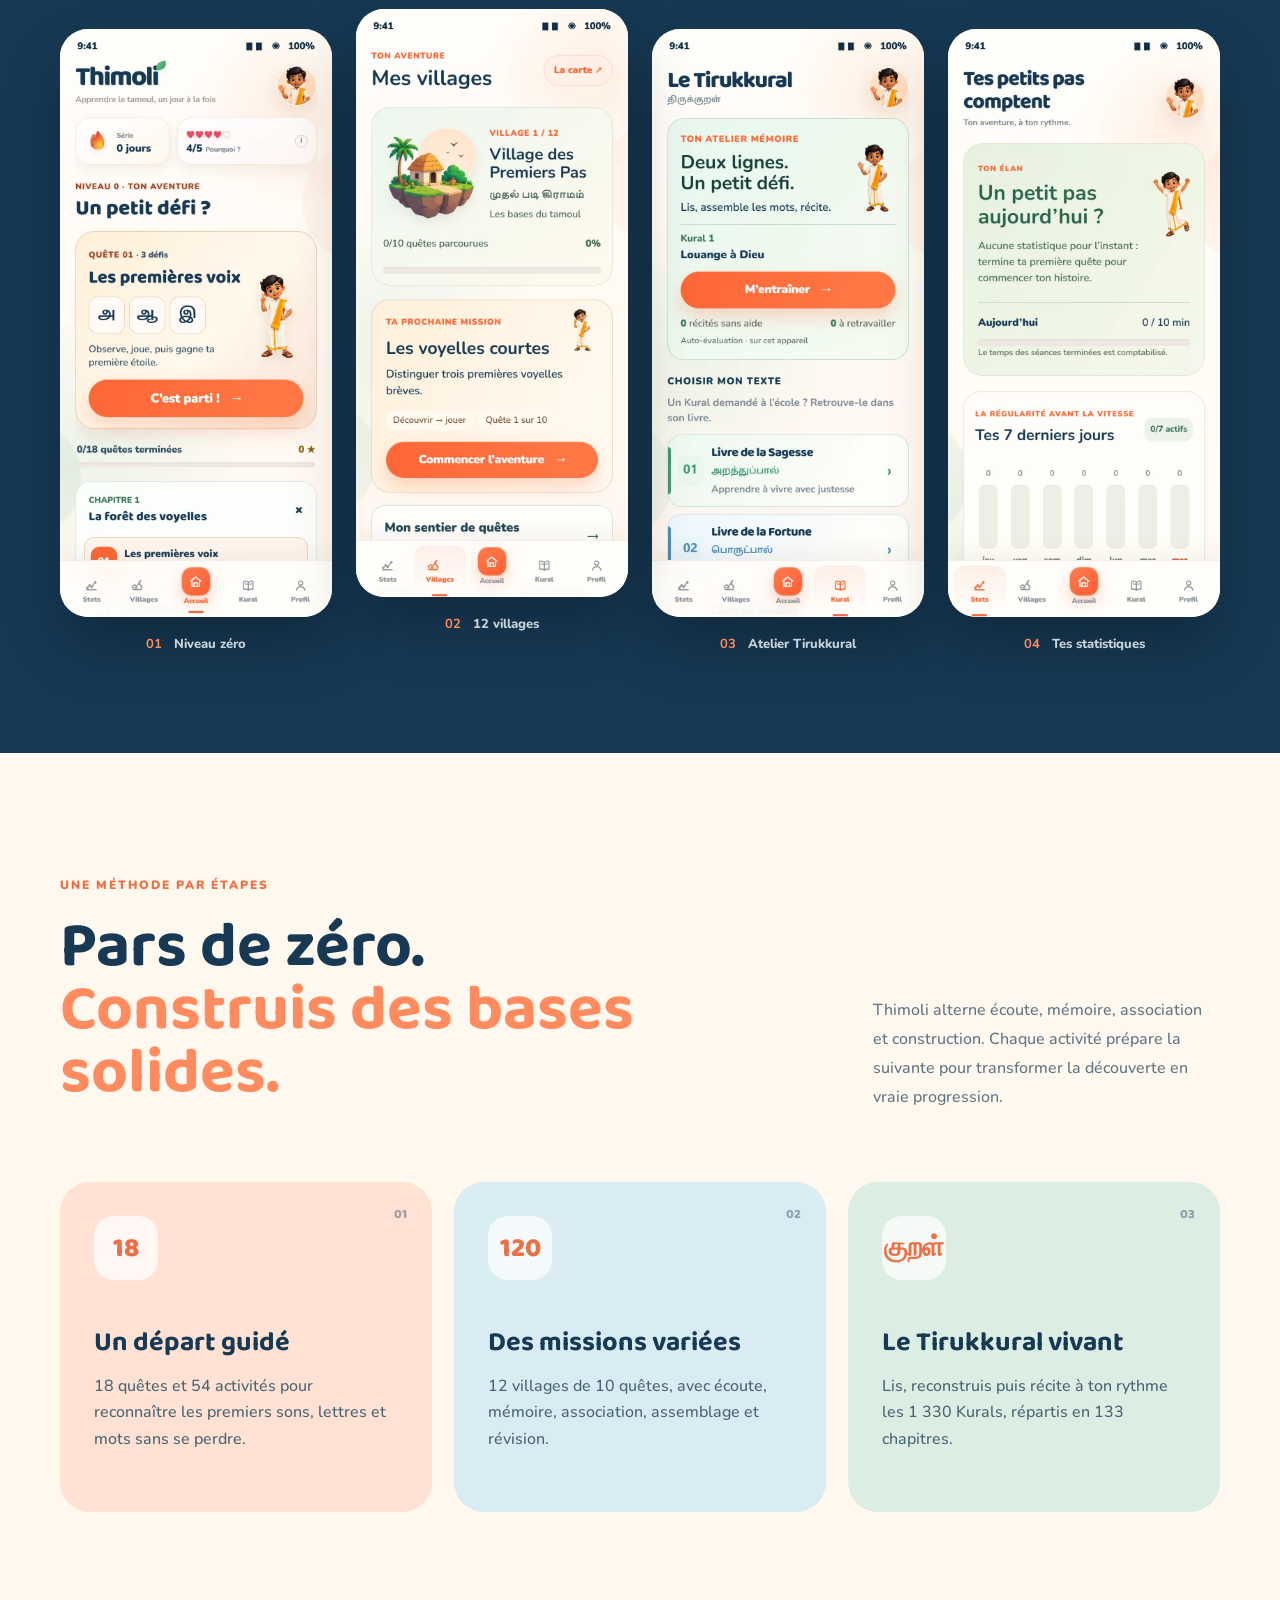
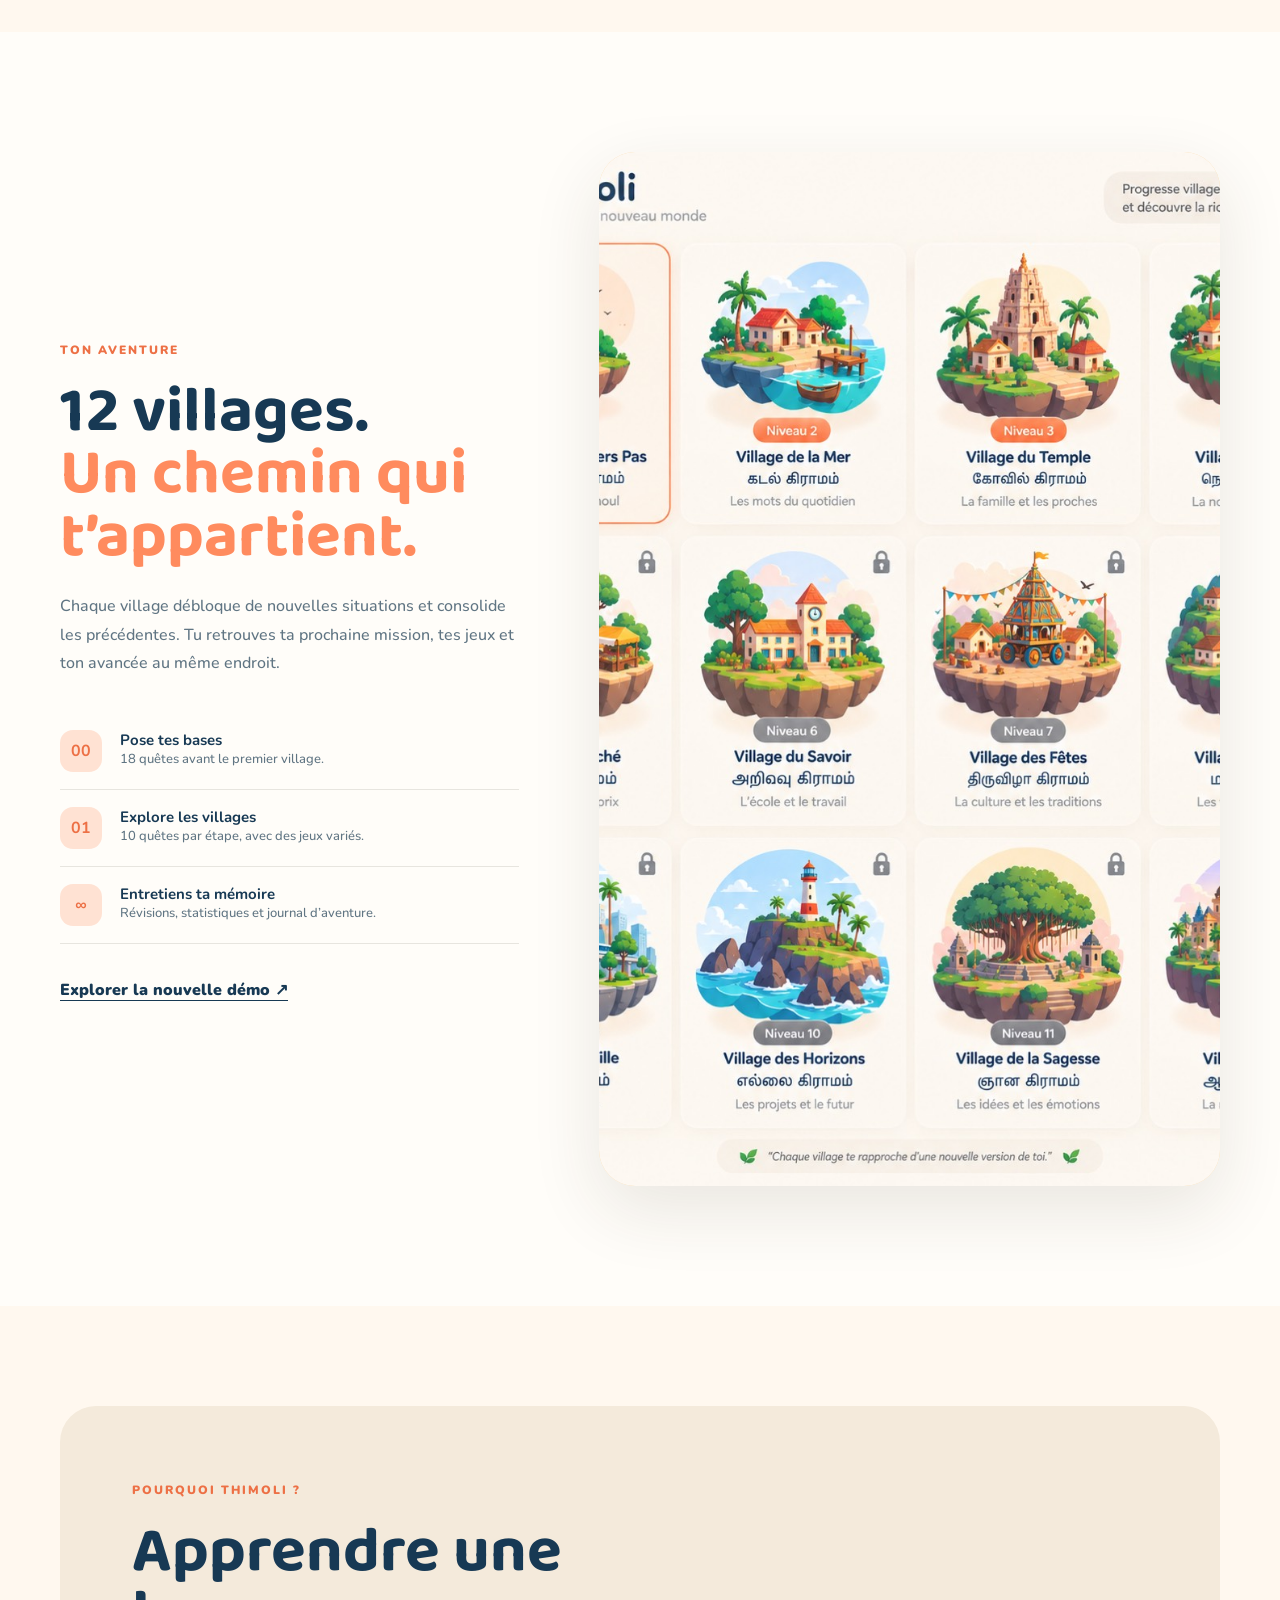
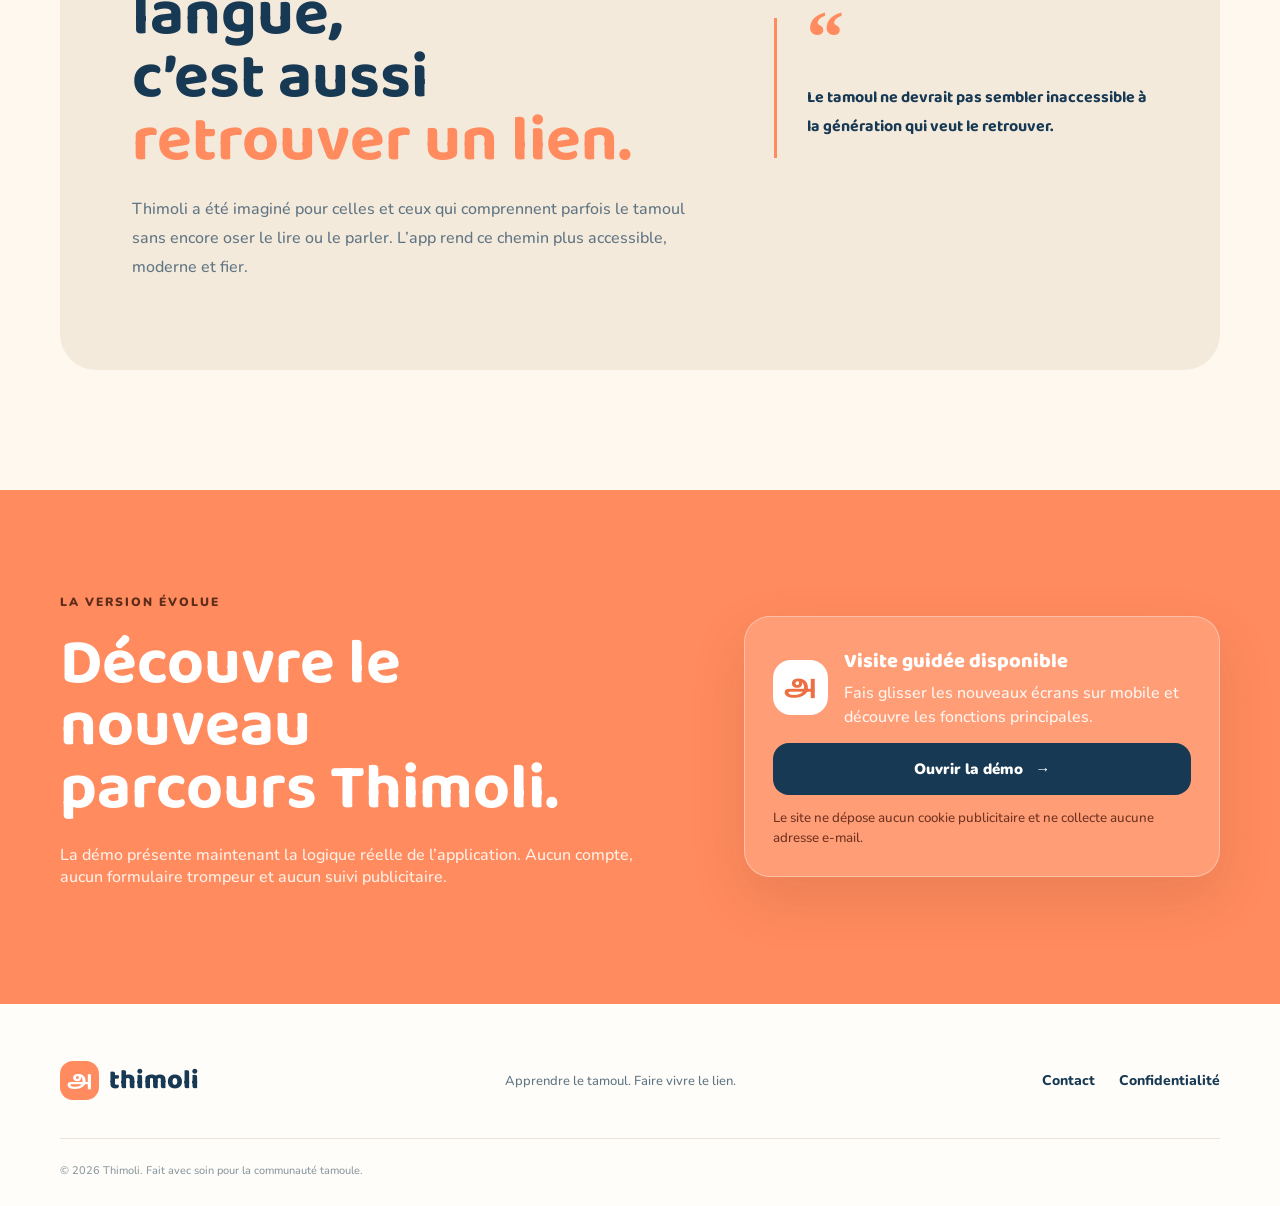
==== commit efc898b7: "Mettre à jour le site pour la nouvelle version de Thimoli" ====
--- a/index.html
+++ b/index.html
@@ -4,13 +4,25 @@
   <meta charset="UTF-8">
   <meta name="viewport" content="width=device-width, initial-scale=1">
   <meta name="theme-color" content="#fff8ef">
-  <meta name="description" content="Thimoli rend l’apprentissage du tamoul simple, vivant et motivant, une leçon à la fois.">
-  <title>Thimoli — Le tamoul, enfin à ta portée</title>
-  <link rel="preconnect" href="https://fonts.googleapis.com">
-  <link rel="preconnect" href="https://fonts.gstatic.com" crossorigin>
-  <link href="https://fonts.googleapis.com/css2?family=Baloo+2:wght@600;700;800&family=Noto+Sans+Tamil:wght@600;700&family=Nunito:wght@500;600;700;800;900&display=swap" rel="stylesheet">
-  <link rel="stylesheet" href="site.css">
-  <link rel="stylesheet" href="product.css?v=20260905-2">
+  <meta name="color-scheme" content="light">
+  <meta name="referrer" content="strict-origin-when-cross-origin">
+  <meta http-equiv="Content-Security-Policy" content="default-src 'self'; base-uri 'self'; object-src 'none'; frame-src 'none'; img-src 'self' data:; font-src 'self'; style-src 'self' 'unsafe-inline'; script-src 'self'; connect-src 'self'; form-action 'self'; upgrade-insecure-requests">
+  <meta name="description" content="Thimoli, l’application mobile pour apprendre le tamoul avec 12 villages, des jeux, des révisions et l’atelier Tirukkural.">
+  <meta property="og:type" content="website">
+  <meta property="og:title" content="Thimoli — Le tamoul, à ton rythme">
+  <meta property="og:description" content="Une aventure mobile pour lire, écouter et pratiquer le tamoul un peu chaque jour.">
+  <meta property="og:image" content="https://thimoli.com/media/screens-v2/accueil.webp">
+  <meta property="og:url" content="https://thimoli.com/">
+  <meta name="twitter:card" content="summary_large_image">
+  <link rel="canonical" href="https://thimoli.com/">
+  <link rel="icon" href="favicon.svg" type="image/svg+xml">
+  <title>Thimoli — Le tamoul, à ton rythme</title>
+  <link rel="preload" href="demo/assets/fonts/baloo-2-latin.woff2" as="font" type="font/woff2" crossorigin>
+  <link rel="preload" href="demo/assets/fonts/nunito-latin.woff2" as="font" type="font/woff2" crossorigin>
+  <link rel="preload" href="demo/assets/fonts/noto-sans-tamil.woff2" as="font" type="font/woff2" crossorigin>
+  <link rel="preload" href="media/screens-v2/accueil.webp" as="image" type="image/webp">
+  <link rel="stylesheet" href="site.css?v=20260923-1">
+  <link rel="stylesheet" href="product.css?v=20260923-1">
 </head>
 <body>
   <header class="nav-wrap">
@@ -21,81 +33,88 @@
         <a href="#parcours" data-i18n="navJourney">Le parcours</a>
         <a href="#mission" data-i18n="navMission">Notre mission</a>
       </div>
-      <div class="nav-actions"><label class="sr-only" for="language">Langue</label><select id="language" class="language-select" aria-label="Choisir la langue"><option value="fr">FR</option><option value="en">EN</option><option value="de">DE</option><option value="es">ES</option></select><a class="button button-small" href="#inscription" data-i18n="notify">Être prévenu</a></div>
+      <div class="nav-actions">
+        <label class="sr-only" for="language">Langue</label>
+        <select id="language" class="language-select" aria-label="Choisir la langue"><option value="fr">FR</option><option value="en">EN</option><option value="de">DE</option><option value="es">ES</option></select>
+        <a class="button button-small" href="demo/" data-i18n="discover">Découvrir</a>
+      </div>
     </nav>
   </header>
 
   <main id="top">
     <section class="hero shell">
       <div class="hero-copy reveal">
-        <div class="eyebrow"><span></span><span data-i18n="eyebrow">Apprendre le tamoul devient enfin simple</span></div>
-        <h1 data-i18n="heroTitle">Ton tamoul.<br><em>Ton rythme.</em></h1>
-        <p class="lead" data-i18n="heroLead">L’application mobile qui t’aide à lire, comprendre et parler tamoul avec des leçons courtes, des exercices concrets et une progression qui donne envie.</p>
+        <div class="eyebrow"><span></span><span data-i18n="eyebrow">Le tamoul devient une aventure</span></div>
+        <h1 data-i18n="heroTitle">Apprends.<br><em>Joue. Progresse.</em></h1>
+        <p class="lead" data-i18n="heroLead">Thimoli t’accompagne des premiers sons jusqu’aux villages, avec des missions courtes, des jeux et un atelier dédié aux 1&nbsp;330 Tirukkural.</p>
         <div class="hero-actions">
-          <a class="button" href="#inscription"><span data-i18n="tryEarly">Tester en avant-première</span> <span>→</span></a>
-          <a class="text-link" href="demo/"><span data-i18n="seeApp">Voir l’app en action</span> <span>↗</span></a>
+          <a class="button" href="demo/"><span data-i18n="tryNow">Explorer la nouvelle version</span> <span>→</span></a>
+          <a class="text-link" href="#application"><span data-i18n="seeApp">Voir les écrans</span> <span>↓</span></a>
         </div>
-        <div class="trust"><div class="avatars"><span>வ</span><span>த</span><span>ம</span></div><p data-i18n="community"><strong>Conçu avec la communauté</strong><br>pour celles et ceux qui veulent renouer avec leur langue.</p></div>
+        <div class="trust"><div class="avatars"><span>வ</span><span>த</span><span>ம</span></div><p data-i18n="community"><strong>Conçu pour avancer sans pression</strong><br>quelques minutes, à ton rythme, même en partant de zéro.</p></div>
       </div>
 
-      <div class="hero-visual reveal" aria-label="Aperçu de l’application Thimoli">
+      <div class="hero-visual reveal" aria-label="Aperçu de la nouvelle version de Thimoli">
         <div class="sun"></div><div class="leaf leaf-one"></div><div class="leaf leaf-two"></div>
         <div class="phone-card">
           <div class="phone-top"><span>9:41</span><span>● ● ●</span></div>
-          <div class="phone-screen"><img src="media/screens/home.png?v=2" alt="Écran d’accueil de Thimoli"></div>
+          <div class="phone-screen"><img src="media/screens-v2/accueil.webp" alt="Niveau zéro de Thimoli" width="780" height="1688"></div>
         </div>
-        <div class="floating-card streak"><span>🔥</span><div><strong>7 jours</strong><small>Ta série continue !</small></div></div>
-        <div class="floating-card word"><small>Mot du jour</small><strong>வணக்கம்</strong><span>Vanakkam · Bonjour</span></div>
+        <div class="floating-card streak"><span>✦</span><div><strong data-i18n="questCount">18 quêtes</strong><small data-i18n="startLevel">pour bien démarrer</small></div></div>
+        <div class="floating-card word"><small data-i18n="kuralLabel">Atelier Tirukkural</small><strong>திருக்குறள்</strong><span data-i18n="kuralCount">1 330 Kurals à découvrir</span></div>
       </div>
+    </section>
+
+    <section class="promise">
+      <div class="promise-inner shell reveal"><p class="tamil">தமிழ் உன்னுடன் வளரட்டும்</p><h2 data-i18n="promiseTitle">Une progression claire.<br><em>Une langue qui reprend vie.</em></h2><p data-i18n="promiseText">Commence par le niveau zéro, ouvre tes villages, entraîne ta mémoire et retrouve facilement ce que tu as déjà appris.</p></div>
     </section>
 
     <section id="application" class="app-showcase">
       <div class="shell showcase-head reveal">
-        <div><span class="kicker" data-i18n="mobileKicker">Une vraie expérience mobile</span><h2 data-i18n="mobileTitle">Ouvre l’app.<br><em>Continue ton voyage.</em></h2></div>
-        <p data-i18n="mobileText">Pas de cours compliqués ni de longues listes à mémoriser. Thimoli te montre quoi apprendre, te fait pratiquer, puis consolide ce que tu connais déjà.</p>
+        <div><span class="kicker" data-i18n="mobileKicker">La nouvelle expérience Thimoli</span><h2 data-i18n="mobileTitle">Un parcours complet.<br><em>Dans ta poche.</em></h2></div>
+        <p data-i18n="mobileText">Les écrans ont été entièrement mis à jour : démarrage guidé, villages, atelier Tirukkural et statistiques lisibles. Sur mobile, fais-les glisser du doigt.</p>
       </div>
-      <p class="slider-hint" id="slider-hint">← Fais glisser →</p>
-      <div class="screens-track shell reveal">
-        <figure><div class="screen-frame"><img src="media/screens/home.png?v=2" alt="Accueil et village Thimoli"></div><figcaption><b>01</b> <span data-i18n="caption1">Ton village</span></figcaption></figure>
-        <figure class="featured"><div class="screen-frame"><img src="media/screens/lesson.png?v=2" alt="Exercice de lecture en tamoul"></div><figcaption><b>02</b> <span data-i18n="caption2">Des exercices simples</span></figcaption></figure>
-        <figure><div class="screen-frame"><img src="media/screens/lesson-correct.png?v=2" alt="Correction positive d’un exercice"></div><figcaption><b>03</b> <span data-i18n="caption3">Un retour immédiat</span></figcaption></figure>
-        <figure><div class="screen-frame"><img src="media/screens/profile.png?v=2" alt="Profil et progression Thimoli"></div><figcaption><b>04</b> <span data-i18n="caption4">Tes progrès</span></figcaption></figure>
+      <p class="slider-hint" data-i18n="slideHint">← Fais glisser les écrans →</p>
+      <div class="screens-track shell reveal" aria-label="Captures de l’application">
+        <figure><div class="screen-frame"><img src="media/screens-v2/accueil.webp" alt="Niveau zéro et premières quêtes" width="780" height="1688" loading="lazy"></div><figcaption><b>01</b> <span data-i18n="caption1">Niveau zéro</span></figcaption></figure>
+        <figure class="featured"><div class="screen-frame"><img src="media/screens-v2/villages.webp" alt="Village et prochaine mission" width="780" height="1688" loading="lazy"></div><figcaption><b>02</b> <span data-i18n="caption2">12 villages</span></figcaption></figure>
+        <figure><div class="screen-frame"><img src="media/screens-v2/kural.webp" alt="Atelier mémoire Tirukkural" width="780" height="1688" loading="lazy"></div><figcaption><b>03</b> <span data-i18n="caption3">Atelier Tirukkural</span></figcaption></figure>
+        <figure><div class="screen-frame"><img src="media/screens-v2/stats.webp" alt="Statistiques et rythme d’apprentissage" width="780" height="1688" loading="lazy"></div><figcaption><b>04</b> <span data-i18n="caption4">Tes statistiques</span></figcaption></figure>
       </div>
     </section>
 
     <section id="methode" class="section shell">
-      <div class="section-head reveal"><div><span class="kicker" data-i18n="methodKicker">Une méthode qui donne envie</span><h2 data-i18n="methodTitle">Quelques minutes par jour.<br><em>Des progrès qui se voient.</em></h2></div><p data-i18n="methodText">Chaque leçon combine vocabulaire, écoute, lecture et répétition. Tu avances à ton rythme, sans cours interminables.</p></div>
+      <div class="section-head reveal"><div><span class="kicker" data-i18n="methodKicker">Une méthode par étapes</span><h2 data-i18n="methodTitle">Pars de zéro.<br><em>Construis des bases solides.</em></h2></div><p data-i18n="methodText">Thimoli alterne écoute, mémoire, association et construction. Chaque activité prépare la suivante pour transformer la découverte en vraie progression.</p></div>
       <div class="feature-grid">
-        <article class="feature peach reveal"><div class="feature-icon">10'</div><h3 data-i18n="feature1Title">Une habitude facile</h3><p data-i18n="feature1Text">Quelques minutes suffisent pour avancer, même pendant une journée chargée.</p><span>01</span></article>
-        <article class="feature blue reveal"><div class="feature-icon">♫</div><h3 data-i18n="feature2Title">Un tamoul utile</h3><p data-i18n="feature2Text">Écoute et pratique les mots que tu peux vraiment utiliser avec tes proches.</p><span>02</span></article>
-        <article class="feature green reveal"><div class="feature-icon">அ</div><h3 data-i18n="feature3Title">De l’alphabet à l’oral</h3><p data-i18n="feature3Text">Apprends à reconnaître, lire et prononcer sans te sentir dépassé.</p><span>03</span></article>
+        <article class="feature peach reveal"><div class="feature-icon">18</div><h3 data-i18n="feature1Title">Un départ guidé</h3><p data-i18n="feature1Text">18 quêtes et 54 activités pour reconnaître les premiers sons, lettres et mots sans se perdre.</p><span>01</span></article>
+        <article class="feature blue reveal"><div class="feature-icon">120</div><h3 data-i18n="feature2Title">Des missions variées</h3><p data-i18n="feature2Text">12 villages de 10 quêtes, avec écoute, mémoire, association, assemblage et révision.</p><span>02</span></article>
+        <article class="feature green reveal"><div class="feature-icon">குறள்</div><h3 data-i18n="feature3Title">Le Tirukkural vivant</h3><p data-i18n="feature3Text">Lis, reconstruis puis récite à ton rythme les 1 330 Kurals, répartis en 133 chapitres.</p><span>03</span></article>
       </div>
     </section>
 
     <section id="parcours" class="journey">
       <div class="shell journey-grid">
-        <div class="journey-copy reveal"><span class="kicker" data-i18n="journeyKicker">Ton aventure</span><h2 data-i18n="journeyTitle">12 villages.<br><em>Un tamoul plus vivant.</em></h2><p data-i18n="journeyText">Chaque village ouvre un nouvel univers : les bases, la famille, la cuisine, la culture, les voyages… Plus tu apprends, plus ton monde évolue.</p><ul><li><b>01</b><span data-i18n="step1"><strong>Commence simplement</strong>Les premiers sons, mots et expressions.</span></li><li><b>06</b><span data-i18n="step2"><strong>Prends confiance</strong>Comprends et construis tes phrases.</span></li><li><b>12</b><span data-i18n="step3"><strong>Fais vivre la langue</strong>Parle avec plus de naturel au quotidien.</span></li></ul><a class="text-link" href="demo/"><span data-i18n="explore">Explorer le prototype</span> <span>↗</span></a></div>
-        <div class="journey-art reveal"><img src="media/villages.jpg" alt="Les villages de progression de Thimoli"></div>
+        <div class="journey-copy reveal"><span class="kicker" data-i18n="journeyKicker">Ton aventure</span><h2 data-i18n="journeyTitle">12 villages.<br><em>Un chemin qui t’appartient.</em></h2><p data-i18n="journeyText">Chaque village débloque de nouvelles situations et consolide les précédentes. Tu retrouves ta prochaine mission, tes jeux et ton avancée au même endroit.</p><ul><li><b>00</b><span data-i18n="step1"><strong>Pose tes bases</strong>18 quêtes avant le premier village.</span></li><li><b>01</b><span data-i18n="step2"><strong>Explore les villages</strong>10 quêtes par étape, avec des jeux variés.</span></li><li><b>∞</b><span data-i18n="step3"><strong>Entretiens ta mémoire</strong>Révisions, statistiques et journal d’aventure.</span></li></ul><a class="text-link" href="demo/"><span data-i18n="explore">Explorer la nouvelle démo</span> <span>↗</span></a></div>
+        <div class="journey-art reveal"><img src="media/villages.jpg" alt="Les villages de progression de Thimoli" width="1200" height="1034" loading="lazy"></div>
       </div>
     </section>
 
     <section id="mission" class="section shell mission">
       <div class="mission-card reveal">
-        <div><span class="kicker" data-i18n="whyKicker">Pourquoi Thimoli ?</span><h2 data-i18n="whyTitle">Apprendre une langue,<br>c’est aussi <em>retrouver un lien.</em></h2><p data-i18n="whyText">Beaucoup ont grandi en comprenant quelques mots sans jamais oser parler. Thimoli est né pour rendre ce chemin plus accessible, plus moderne et plus fier.</p></div>
-        <div class="quote"><span>“</span><p data-i18n="quote">La langue tamoule ne devrait pas sembler inaccessible à la génération qui veut la retrouver.</p></div>
+        <div><span class="kicker" data-i18n="whyKicker">Pourquoi Thimoli ?</span><h2 data-i18n="whyTitle">Apprendre une langue,<br>c’est aussi <em>retrouver un lien.</em></h2><p data-i18n="whyText">Thimoli a été imaginé pour celles et ceux qui comprennent parfois le tamoul sans encore oser le lire ou le parler. L’app rend ce chemin plus accessible, moderne et fier.</p></div>
+        <div class="quote"><span>“</span><p data-i18n="quote">Le tamoul ne devrait pas sembler inaccessible à la génération qui veut le retrouver.</p></div>
       </div>
     </section>
 
     <section id="inscription" class="waitlist">
       <div class="shell waitlist-inner reveal">
-        <div><span class="kicker light" data-i18n="soon">Bientôt sur mobile</span><h2 data-i18n="waitTitle">La première version<br>se prépare avec toi.</h2><p data-i18n="waitText">Inscris-toi pour tester Thimoli avant sa sortie et nous aider à construire l’app dont la communauté a besoin.</p><div class="store-badges"><span>● <b>Coming soon<br>App Store</b></span><span>▶ <b>Coming soon<br>Google Play</b></span></div></div>
-        <form id="waitlist-form" class="form"><label class="sr-only" for="email">Adresse e-mail</label><input id="email" type="email" required placeholder="ton@email.com"><button class="button" type="submit"><span data-i18n="notifyMe">Me prévenir</span> <span>→</span></button><small id="form-note" data-i18n="noSpam">Pas de spam. Seulement les nouvelles importantes de Thimoli.</small></form>
+        <div><span class="kicker light" data-i18n="soon">La version évolue</span><h2 data-i18n="waitTitle">Découvre le nouveau<br>parcours Thimoli.</h2><p data-i18n="waitText">La démo présente maintenant la logique réelle de l’application. Aucun compte, aucun formulaire trompeur et aucun suivi publicitaire.</p></div>
+        <div class="launch-card"><span class="launch-icon" aria-hidden="true">அ</span><div><strong data-i18n="launchTitle">Visite guidée disponible</strong><p data-i18n="launchText">Fais glisser les nouveaux écrans sur mobile et découvre les fonctions principales.</p></div><a class="button dark-button" href="demo/"><span data-i18n="launchButton">Ouvrir la démo</span> <span>→</span></a><small data-i18n="privacyNote">Le site ne dépose aucun cookie publicitaire et ne collecte aucune adresse e-mail.</small></div>
       </div>
     </section>
   </main>
 
-  <footer><div class="shell footer-inner"><a class="brand" href="#top"><span class="brand-mark">அ</span><span>thimoli</span></a><p data-i18n="footerTagline">Apprendre le tamoul. Faire vivre le lien.</p><div><a href="mailto:bonjour@thimoli.com">Contact</a><a href="#" data-i18n="privacy">Confidentialité</a></div></div><div class="shell legal" data-i18n="legal">© 2026 Thimoli. Fait avec soin pour la communauté tamoule.</div></footer>
-  <script src="site.js?v=20260905-2"></script>
+  <footer><div class="shell footer-inner"><a class="brand" href="#top"><span class="brand-mark">அ</span><span>thimoli</span></a><p data-i18n="footerTagline">Apprendre le tamoul. Faire vivre le lien.</p><div><a href="mailto:contactthimoli@gmail.com" data-i18n="contact">Contact</a><a href="privacy.html" data-i18n="privacy">Confidentialité</a></div></div><div class="shell legal" data-i18n="legal">© 2026 Thimoli. Fait avec soin pour la communauté tamoule.</div></footer>
+  <script src="site.js?v=20260923-1" defer></script>
 </body>
 </html>
-
--- a/product.css
+++ b/product.css
@@ -1,3 +1,25 @@
+@font-face {
+  font-family: "Baloo 2";
+  src: url("demo/assets/fonts/baloo-2-latin.woff2") format("woff2");
+  font-style: normal;
+  font-weight: 500 800;
+  font-display: swap;
+}
+@font-face {
+  font-family: "Nunito";
+  src: url("demo/assets/fonts/nunito-latin.woff2") format("woff2");
+  font-style: normal;
+  font-weight: 500 900;
+  font-display: swap;
+}
+@font-face {
+  font-family: "Noto Sans Tamil";
+  src: url("demo/assets/fonts/noto-sans-tamil.woff2") format("woff2");
+  font-style: normal;
+  font-weight: 500 800;
+  font-display: swap;
+}
+
 .app-showcase {
   padding: 115px 0 100px;
   background: var(--ink);
@@ -86,7 +108,7 @@
 
 /* Cadres homogènes pour les captures propres du prototype. */
 .screen-frame {
-  aspect-ratio: 344 / 744;
+  aspect-ratio: 390 / 844;
   overflow: hidden;
   border-radius: 28px;
   background: #fff8ef;
@@ -95,7 +117,9 @@
 }
 .screens-track .screen-frame img {
   width: 100%;
+  height: 100%;
   max-width: none;
+  object-fit: cover;
   border-radius: 0;
   box-shadow: none;
   transform-origin: top left;
@@ -104,14 +128,16 @@
 .screens-track figure:hover .screen-frame img { transform: none; }
 
 .phone-screen {
-  aspect-ratio: 344 / 744;
+  aspect-ratio: 390 / 844;
   overflow: hidden;
   border-radius: 28px;
   background: #fff8ef;
 }
 .phone-card .phone-screen img {
   width: 100%;
+  height: 100%;
   max-width: none;
+  object-fit: cover;
   border-radius: 0;
   transform-origin: top left;
 }
@@ -148,4 +174,47 @@
   .hero-copy .eyebrow { margin-bottom: 30px; line-height: 1.45; }
   .hero-copy h1 { margin-top: 0; }
 }
-
+
+.launch-card {
+  display: grid;
+  grid-template-columns: auto 1fr;
+  gap: 14px 16px;
+  align-items: center;
+  padding: 28px;
+  border: 1px solid rgba(255,255,255,.35);
+  border-radius: 26px;
+  background: rgba(255,255,255,.16);
+  box-shadow: 0 22px 55px rgba(94,44,26,.13);
+}
+.launch-icon {
+  display: grid;
+  place-items: center;
+  width: 55px;
+  height: 55px;
+  border-radius: 18px;
+  background: white;
+  color: var(--coral-dark);
+  font: 700 27px "Noto Sans Tamil";
+}
+.launch-card strong { display: block; font: 800 20px "Baloo 2"; }
+.launch-card p { margin: 4px 0 0; color: #fff7f2; line-height: 1.5; }
+.launch-card .button { grid-column: 1 / -1; width: 100%; }
+.launch-card small { grid-column: 1 / -1; color: #71331f; line-height: 1.45; }
+.dark-button { background: var(--ink); box-shadow: none; }
+.dark-button:hover { background: #102b40; }
+
+.privacy-page { max-width: 860px; padding-top: 150px; padding-bottom: 90px; }
+.privacy-page h1 { margin-top: 20px; }
+.privacy-intro { max-width: 720px; margin: 0 0 50px; color: var(--muted); font-size: 18px; line-height: 1.7; }
+.privacy-page section { padding: 28px 0; border-top: 1px solid #e5ded5; }
+.privacy-page section h2 { margin: 0 0 12px; font-size: 29px; }
+.privacy-page section p { margin: 0; color: var(--muted); font-size: 16px; line-height: 1.75; }
+.privacy-page section a { color: var(--coral-dark); font-weight: 800; }
+
+@media (prefers-reduced-motion: reduce) {
+  html { scroll-behavior: auto; }
+  *, *::before, *::after { animation-duration: .01ms !important; animation-iteration-count: 1 !important; transition-duration: .01ms !important; }
+}
+
+/* Le contenu reste visible même si JavaScript ou les animations sont bloqués. */
+.reveal { opacity: 1; transform: none; }
